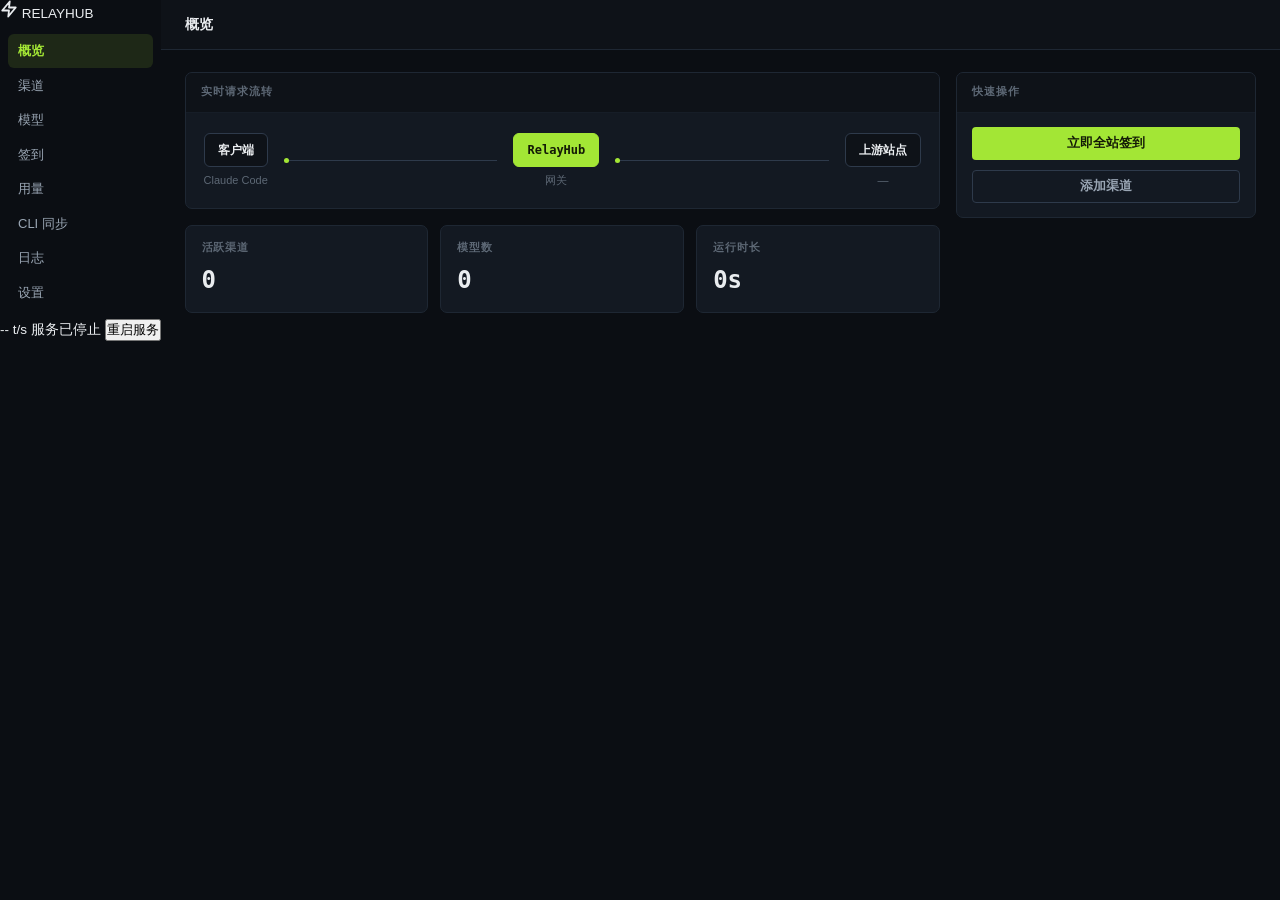
==== web/index.html @ 4bc94e61 "RelayHub: local-first AI gateway + check-in aggregator (handoff snapshot) Local AI gateway (OpenAI/A" ====
<!doctype html>
<html lang="zh-CN">
<head>
  <meta charset="utf-8">
  <meta name="viewport" content="width=device-width, initial-scale=1">
  <title>RelayHub Console</title>
  <link rel="stylesheet" href="styles.css">
</head>
<body>
  <div class="app-container">
    <header class="cmd-bar">
      <div class="brand">
        <span class="brand-mark"><svg width="18" height="18" viewBox="0 0 24 24" fill="none" stroke="currentColor" stroke-width="2.4" stroke-linecap="round" stroke-linejoin="round"><polygon points="13 2 3 14 12 14 11 22 21 10 12 10 13 2"/></svg></span>
        <span class="brand-name">RELAYHUB</span>
      </div>
      <nav class="nav-list" id="nav-list">
        <a href="#/overview" class="nav-item active" data-nav="overview" data-i18n="nav_overview">概览</a>
        <a href="#/channels" class="nav-item" data-nav="channels" data-i18n="nav_channels">渠道</a>
        <a href="#/models" class="nav-item" data-nav="models" data-i18n="nav_models">模型</a>
        <a href="#/checkin" class="nav-item" data-nav="checkin" data-i18n="nav_checkin">签到</a>
        <a href="#/usage" class="nav-item" data-nav="usage" data-i18n="nav_usage">用量</a>
        <a href="#/cli-sync" class="nav-item" data-nav="cli-sync" data-i18n="nav_cli">CLI 同步</a>
        <a href="#/logs" class="nav-item" data-nav="logs" data-i18n="nav_logs">日志</a>
        <a href="#/settings" class="nav-item" data-nav="settings" data-i18n="nav_settings">设置</a>
      </nav>
      <div class="cmd-status">
        <span class="sb-metric" id="sb-tps" title="Output tokens per second">-- t/s</span>
        <span class="status-pill"><span class="status-dot" id="sb-dot"></span><span id="sb-status-text" data-i18n="core_running">运行中</span></span>
        <button id="sb-restart-btn" class="sb-btn" style="display:none;" data-i18n="sb_restart">重启</button>
      </div>
    </header>

    <main class="main-content">
      <header class="topbar">
        <span class="topbar-title" id="page-title">概览</span>
      </header>

      

      <div class="content-body">
        <!-- Overview -->
        <section id="view-overview" class="view-panel active">
          <div class="dash">
            <div class="dash-main">
              <div class="panel flow-panel">
                <div class="panel-head"><span class="panel-title" data-i18n="topo_title">实时请求流转</span></div>
                <div class="flow-track">
                  <div class="flow-node"><div class="node-box">客户端</div><span class="node-label">Claude Code</span></div>
                  <div class="flow-line"><div class="flow-orb"></div></div>
                  <div class="flow-node"><div class="node-box node-core">RelayHub</div><span class="node-label">网关</span></div>
                  <div class="flow-line"><div class="flow-orb" style="animation-delay:1.2s"></div></div>
                  <div class="flow-node"><div class="node-box">上游站点</div><span class="node-label" id="flow-upstream-count">—</span></div>
                </div>
              </div>
              <div class="stat-strip">
                <div class="stat-cell"><span class="stat-label" data-i18n="card_channels">活跃渠道</span><span class="stat-value" id="val-channels-count">0</span></div>
                <div class="stat-cell"><span class="stat-label" data-i18n="card_models">模型数</span><span class="stat-value" id="val-models-count">0</span></div>
                <div class="stat-cell"><span class="stat-label" data-i18n="card_uptime">运行时长</span><span class="stat-value" id="val-uptime">0s</span></div>
              </div>
            </div>
            <aside class="dash-side">
              <div class="panel side-panel">
                <div class="panel-head"><span class="panel-title">快速操作</span></div>
                <div class="side-actions">
                  <button id="action-manual-checkin" class="btn btn-primary btn-block" data-i18n="act_checkin_all">立即全站签到</button>
                  <button id="action-add-channel-quick" class="btn btn-secondary btn-block" data-i18n="act_add_channel">添加渠道</button>
                </div>
              </div>
            </aside>
          </div>
</section>

        <!-- Channels: full-width list + slide-in editor -->
        <section id="view-channels" class="view-panel">
          <div class="ch-workspace" id="ch-workspace">
            <div class="ch-list-pane" id="ch-list-pane">
              <div class="toolbar">
                <input id="ch-search" class="form-input" placeholder="搜索…">
                <select id="ch-filter-status" class="form-input"><option value="" data-i18n="f_all_status">全部</option><option value="enabled" data-i18n="f_enabled">启用</option><option value="disabled" data-i18n="f_disabled">停用</option></select>
                <span style="flex:1;"></span>
                <span id="ch-selected-count" class="sel-count" aria-live="polite">已选渠道: 0</span>
                <button class="btn btn-secondary" onclick="bulkChannelAction('enable')" data-i18n="bulk_enable">启用</button>
                <button class="btn btn-secondary" onclick="bulkChannelAction('disable')" data-i18n="bulk_disable">停用</button>
                <button class="btn btn-secondary" onclick="bulkChannelAction('archive')" data-i18n="bulk_archive">归档</button>
                <button class="btn btn-danger" onclick="bulkChannelAction('delete')" data-i18n="bulk_delete">删除</button>
                <button id="btn-new-channel" class="btn btn-primary" data-i18n="act_add_channel">添加渠道</button>
              </div>
              <div class="data-table-container table-fill">
                <table class="data-table">
                  <thead><tr><th><input id="ch-select-all" type="checkbox" aria-label="全选当前筛选结果" disabled></th><th data-i18n="th_name">名称</th><th data-i18n="th_type">类型</th><th data-i18n="th_status">状态</th><th data-i18n="th_models">模型</th><th data-i18n="th_tags">标签</th><th data-i18n="th_health">健康</th><th data-i18n="th_actions">操作</th></tr></thead>
                  <tbody id="channels-table-rows"><tr><td colspan="8" class="empty-cell" data-i18n="msg_no_channels">暂无渠道</td></tr></tbody>
                </table>
              </div>
            </div>
            <div class="ch-edit-pane" id="ch-edit-pane">
              <div class="ch-edit-header">
                <button id="btn-ch-back" class="btn-link-back" data-i18n="btn_back">← 返回</button>
                <h3 id="ch-edit-title" data-i18n="new_channel">新建渠道</h3>
                <span class="ch-edit-spacer"></span>
                <button id="btn-ch-save" class="btn btn-primary" data-i18n="btn_save">保存</button>
              </div>
              <div class="ch-edit-body" id="ch-edit-body"></div>
            </div>
          </div>
</section>

        <!-- Models: Master-Detail -->
        <section id="view-models" class="view-panel">
          <div class="action-bar">
            <h2 class="view-title" data-i18n="nav_models">模型</h2>
            <input id="md-search" class="form-input" placeholder="搜索模型…" style="width:200px;">
            <button id="btn-new-model" class="btn btn-primary" data-i18n="act_add_model">新建模型</button>
          </div>
          <div class="master-detail">
            <div class="master-list" id="model-list"></div>
            <div class="detail-pane" id="model-detail">
              <div style="color:var(--text-secondary);padding:60px 0;text-align:center;width:100%;" data-i18n="msg_select_model">选择左侧模型查看绑定详情</div>
            </div>
          </div>
        </section>

        <!-- Checkin -->
        <section id="view-checkin" class="view-panel">
          <div class="toolbar">
            <h2 class="view-title" data-i18n="nav_checkin">签到记录</h2>
            <button id="btn-trigger-checkin-now" class="btn btn-primary" data-i18n="act_checkin_all">立即签到</button>
          </div>
          <div class="panel stream-panel">
            <table class="data-table stream-table">
              <thead><tr><th>渠道</th><th>时间</th><th>奖励</th><th>结果</th><th>详情</th></tr></thead>
              <tbody id="checkin-table-rows"><tr><td colspan="5" class="empty-cell">暂无记录</td></tr></tbody>
            </table>
          </div>
</section>

        <!-- Usage -->
        <section id="view-usage" class="view-panel">
          <div class="toolbar"><h2 class="view-title" data-i18n="nav_usage">用量</h2></div>
          <div class="stat-strip">
            <div class="stat-cell"><span class="stat-label">总请求</span><span class="stat-value" id="stat-total-reqs">0</span></div>
            <div class="stat-cell"><span class="stat-label">成功率</span><span class="stat-value" id="stat-success-rate">100.0%</span></div>
            <div class="stat-cell"><span class="stat-label">Tokens</span><span class="stat-value" id="stat-total-tokens">0</span></div>
            <div class="stat-cell"><span class="stat-label">平均延迟</span><span class="stat-value" id="stat-avg-latency">0 ms</span></div>
          </div>
          <div class="panel">
            <div class="panel-head"><span class="panel-title">请求明细</span></div>
            <table class="data-table">
              <thead><tr><th>Request</th><th>模型</th><th>渠道</th><th>耗时</th><th>Tokens</th><th>状态</th></tr></thead>
              <tbody id="usage-table-rows"><tr><td colspan="6" class="empty-cell">暂无请求</td></tr></tbody>
            </table>
          </div>
</section>

        <!-- CLI Sync -->
        <section id="view-cli-sync" class="view-panel">
          <div class="action-bar">
            <h2 class="view-title" data-i18n="nav_cli">CLI 同步</h2>
            <button class="btn btn-secondary" onclick="loadCLISync()"><span data-i18n="btn_refresh">刷新</span></button>
          </div>
          <div class="card-grid" id="cli-sync-cards">
            <div class="metric-card"><span class="metric-label" data-i18n="cli_loading">正在检测…</span></div>
          </div>

          <div class="form-card">
            <h3 style="margin:0 0 12px;font-size:1rem;" data-i18n="cli_history">同步历史</h3>
            <div class="data-table-container">
              <table class="data-table">
                <thead><tr><th data-i18n="th_time">时间</th><th>CLI</th><th data-i18n="th_status">状态</th><th data-i18n="th_path">配置路径</th></tr></thead>
                <tbody id="cli-sync-history"><tr><td colspan="4" style="text-align:center;color:var(--text-muted);" data-i18n="cli_no_history">暂无同步记录</td></tr></tbody>
              </table>
            </div>
          </div>

          <!-- Import / Export -->
          <div class="form-card">
            <h3 style="margin:0 0 12px;font-size:1rem;" data-i18n="io_title">配置导入 / 导出</h3>
            <div class="form-grid">
              <div class="fld">
                <label data-i18n="io_password">密码（导出/导入凭据时必填）</label>
                <input type="password" id="io-password" class="form-input" autocomplete="new-password" placeholder="••••••••">
              </div>
              <div class="fld">
                <label data-i18n="io_policy">冲突策略</label>
                <select id="io-policy" class="form-input">
                  <option value="skip" data-i18n="io_skip">跳过已存在</option>
                  <option value="overwrite" data-i18n="io_overwrite">覆盖已存在</option>
                </select>
              </div>
              <div class="fld full-width">
                <label><input type="checkbox" id="io-include-secrets"> <span data-i18n="io_include">包含凭据（加密存放于导出文件中）</span></label>
              </div>
              <div class="fld full-width">
                <label data-i18n="io_package">配置包（导出后显示在此；导入时粘贴到此）</label>
                <textarea id="io-package" class="form-input" spellcheck="false" placeholder='{"manifest":…}'></textarea>
              </div>
            </div>
            <div class="form-row">
              <button class="btn btn-secondary" onclick="doExport()"><span data-i18n="io_btn_export">导出配置</span></button>
              <button class="btn btn-secondary" onclick="doImportPreview()"><span data-i18n="io_btn_preview">预览导入</span></button>
              <button class="btn btn-primary" id="io-apply-btn" onclick="doImportApply()" disabled><span data-i18n="io_btn_apply">确认导入</span></button>
            </div>
            <pre id="io-result" style="display:none;margin:12px 0 0;padding:12px;background:var(--bg-canvas-2);border-radius:8px;font-size:12px;white-space:pre-wrap;word-break:break-all;max-height:220px;overflow:auto;"></pre>
          </div>
        </section>

        <!-- CLI sync preview: full-page takeover view (no popup/modal) -->
        <section id="view-diff" class="view-panel diff-view">
          <div class="page-head">
            <button class="btn-link-back" onclick="closeCLIDiff()">← <span data-i18n="btn_back">返回</span></button>
            <h3 id="cli-diff-title" class="page-head-title">同步预览</h3>
            <div style="flex:1"></div>
            <button class="btn btn-secondary" onclick="closeCLIDiff()" data-i18n="btn_cancel">取消</button>
            <button class="btn btn-primary" id="cli-diff-apply"><span data-i18n="diff_confirm">确认写入</span></button>
          </div>
          <p id="cli-diff-summary" class="diff-summary"></p>
          <div class="diff-cols diff-cols-full">
            <div class="diff-pane">
              <div class="diff-col-label" data-i18n="diff_before">当前内容</div>
              <pre id="cli-diff-old"></pre>
            </div>
            <div class="diff-pane">
              <div class="diff-col-label" data-i18n="diff_after">同步后内容</div>
              <pre id="cli-diff-new"></pre>
            </div>
          </div>
        </section>

        <!-- Logs -->
        <section id="view-logs" class="view-panel">
          <div class="toolbar">
            <h2 class="view-title" data-i18n="nav_logs">服务日志</h2>
            <span style="flex:1"></span>
            <button class="btn btn-secondary" onclick="loadLogs()"><span data-i18n="btn_refresh">刷新</span></button>
          </div>
          <div class="panel term-panel">
            <table class="data-table term-table">
              <thead><tr><th style="width:180px;">时间</th><th style="width:80px;">级别</th><th style="width:200px;">事件</th><th>详情</th></tr></thead>
              <tbody id="logs-table-rows"><tr><td colspan="4" class="empty-cell">暂无日志</td></tr></tbody>
            </table>
          </div>
</section>

        <!-- Settings -->
        <section id="view-settings" class="view-panel">
          <div class="action-bar"><h2 class="view-title" data-i18n="nav_settings">设置</h2></div>

          <!-- Gateway access: the endpoint + local key a user points their client at -->
          <div class="form-card">
            <div class="settings-section-title" data-i18n="set_access">接入信息（把它填进你的 AI 客户端）</div>
            <div class="form-row">
              <span style="color:var(--text-secondary);width:160px;font-size:13.5px;font-weight:500;" data-i18n="set_gw_base">Base URL</span>
              <code id="gw-base-url" style="font-family:ui-monospace,Menlo,monospace;font-size:13px;">http://127.0.0.1:8789/v1</code>
              <button class="btn btn-secondary" style="margin-left:8px;padding:3px 12px;font-size:12px;" onclick="copyText('gw-base-url')" data-i18n="btn_copy">复制</button>
            </div>
            <div class="form-row" style="align-items:flex-start;">
              <span style="color:var(--text-secondary);width:160px;font-size:13.5px;font-weight:500;" data-i18n="set_gw_keys">访问密钥</span>
              <div style="flex:1;">
                <div id="gw-keys-list" style="display:flex;flex-direction:column;gap:6px;margin-bottom:8px;"></div>
                <button class="btn btn-primary" style="padding:4px 14px;font-size:12px;" onclick="mintGatewayKey()" data-i18n="btn_new_key">生成新密钥</button>
                <span style="color:var(--text-muted);font-size:12px;margin-left:8px;" data-i18n="gw_key_hint">密钥只在生成时完整显示一次，请立即复制保存</span>
              </div>
            </div>
          </div>

          <div class="form-card">
            <div class="settings-section-title" data-i18n="set_general">通用</div>
            <div class="form-row">
              <span style="color:var(--text-secondary);width:160px;font-size:13.5px;font-weight:500;" data-i18n="set_language">界面语言</span>
              <select id="settings-lang" class="form-input" style="width:200px;">
                <option value="zh">简体中文</option>
                <option value="en">English</option>
              </select>
            </div>
          </div>
          <div class="form-card">
            <div class="settings-section-title" data-i18n="set_browser">浏览器运行时 (签到/Turnstile)</div>
            <div class="form-row">
              <span style="color:var(--text-secondary);width:160px;font-size:13.5px;font-weight:500;" data-i18n="set_browser_status">状态</span>
              <span id="set-browser-status" class="badge badge-neutral">--</span>
            </div>
            <div class="form-row">
              <span style="color:var(--text-secondary);width:160px;font-size:13.5px;font-weight:500;" data-i18n="set_browser_tier">运行时级别</span>
              <span id="set-browser-tier" class="badge badge-neutral">--</span>
            </div>
            <div class="form-row">
              <span style="color:var(--text-secondary);width:160px;font-size:13.5px;font-weight:500;" data-i18n="set_browser_path">浏览器路径</span>
              <span id="set-browser-path" style="font-family:ui-monospace,Menlo,monospace;font-size:12.5px;word-break:break-all;color:var(--text-primary);">--</span>
            </div>
            <div class="form-row">
              <span style="color:var(--text-secondary);width:160px;font-size:13.5px;font-weight:500;" data-i18n="set_browser_version">版本</span>
              <span id="set-browser-version" style="font-family:ui-monospace,Menlo,monospace;font-size:12.5px;color:var(--text-primary);">--</span>
            </div>
          </div>
          <div class="form-card">
            <div class="settings-section-title" data-i18n="set_network">服务端口</div>
            <div class="form-row"><span style="color:var(--text-secondary);width:160px;font-size:13.5px;font-weight:500;">HTTP 代理</span><span class="badge badge-neutral">127.0.0.1:8787</span></div>
            <div class="form-row"><span style="color:var(--text-secondary);width:160px;font-size:13.5px;font-weight:500;">SOCKS5</span><span class="badge badge-neutral">127.0.0.1:8788</span></div>
            <div class="form-row"><span style="color:var(--text-secondary);width:160px;font-size:13.5px;font-weight:500;">AI Gateway</span><span class="badge badge-neutral">127.0.0.1:8789</span></div>
            <div class="form-row"><span style="color:var(--text-secondary);width:160px;font-size:13.5px;font-weight:500;">管理面板</span><span class="badge badge-neutral">127.0.0.1:8790</span></div>
          </div>
        </section>
      </div>

      <!-- Bottom status bar -->
      
    </main>
  </div>
  <div id="toast"></div>
  <script src="app.js"></script>
</body>
</html>
---- web/styles.css ----
/* RelayHub Console v3 — desktop workbench. Dark console + lime accent. Rebuilt layout. */
:root{
  --bg-0:#080A0E; --bg-canvas:#0B0E13; --bg-1:#0E1218; --bg-2:#131922; --bg-3:#1A2230;
  --bg-input:#0A0D12; --bg-hover:#161E29;
  --line:#1E2733; --line-soft:#161D27; --line-strong:#2E3A4B;
  --acc:#A3E635; --acc-hi:#C0F24B; --acc-lo:#84CC16; --acc-ink:#131A06;
  --acc-tint:rgba(163,230,53,.12); --acc-tint2:rgba(163,230,53,.2);
  --t1:#E9ECEF; --t2:#9AA6B4; --t3:#5D6875;
  --red:#F87171; --red-t:rgba(248,113,113,.14);
  --grn:#34D399; --grn-t:rgba(52,211,153,.14);
  --amb:#FBBF24; --amb-t:rgba(251,191,36,.14);
  --blu:#60A5FA; --blu-t:rgba(96,165,250,.14);
  --r:7px; --r-sm:4px; --r-pill:999px;
  --font:-apple-system,BlinkMacSystemFont,"PingFang SC","Hiragino Sans GB","Segoe UI",sans-serif;
  --mono:ui-monospace,"SF Mono",Menlo,Consolas,monospace;
}
*{box-sizing:border-box;margin:0;padding:0;-webkit-font-smoothing:antialiased}
html,body{height:100%}
body{font-family:var(--font);background:var(--bg-canvas);color:var(--t1);height:100vh;overflow:hidden;font-size:13.5px;line-height:1.5}
.app-container{display:flex;height:100vh}
::-webkit-scrollbar{width:9px;height:9px}
::-webkit-scrollbar-thumb{background:var(--line-strong);border-radius:99px;border:2px solid transparent;background-clip:padding-box}
::-webkit-scrollbar-thumb:hover{background:var(--t3)}
::-webkit-scrollbar-track{background:transparent}
button{font-family:inherit;cursor:pointer}
a{color:inherit;text-decoration:none}
code,kbd{font-family:var(--mono)}
::selection{background:var(--acc-tint2)}

/* ============ LEFT ACTIVITY RAIL (desktop app) ============ */
.sidebar{
  width:210px;flex-shrink:0;display:flex;flex-direction:column;
  background:var(--bg-0);border-right:1px solid var(--line);position:relative;z-index:10;
}
.sidebar-header{
  display:flex;align-items:center;gap:10px;padding:16px 16px 14px;
  border-bottom:1px solid var(--line);flex-shrink:0;
}
.brand-logo{display:flex;align-items:center;gap:9px;flex:1;min-width:0}
.logo-icon{width:24px;height:24px;border-radius:6px;background:var(--acc);color:var(--acc-ink);display:grid;place-items:center;flex-shrink:0}
.brand-title{font-size:12px;font-weight:800;letter-spacing:.16em;white-space:nowrap}
.collapse-btn{display:none}
.nav-list{padding:10px 8px;display:flex;flex-direction:column;gap:1px;flex:1;overflow-y:auto}
.nav-item{
  display:flex;align-items:center;gap:10px;padding:7px 10px;border-radius:6px;
  color:var(--t2);font-size:13px;font-weight:500;transition:background .13s,color .13s;white-space:nowrap;
}
.nav-item:hover{background:var(--bg-hover);color:var(--t1)}
.nav-item.active{background:var(--acc-tint);color:var(--acc);font-weight:600}
.circle-icon{width:20px;height:20px;border-radius:5px;display:grid;place-items:center;background:transparent;color:currentColor;flex-shrink:0;opacity:.85}
.nav-text{overflow:hidden;text-overflow:ellipsis}
.sidebar-footer{border-top:1px solid var(--line);padding:12px 14px;flex-shrink:0}
.brand-mini{color:var(--t3);display:grid;place-items:center;width:22px;height:22px}

/* ============ MAIN ============ */
.main-content{flex:1;display:flex;flex-direction:column;min-width:0;overflow:hidden}
.topbar{
  height:50px;flex-shrink:0;display:flex;align-items:center;padding:0 24px;gap:14px;
  background:var(--bg-1);border-bottom:1px solid var(--line);
}
.topbar-title{font-size:14px;font-weight:700;letter-spacing:.01em}
.content-body{flex:1;overflow-y:auto;padding:22px 24px}
.view-panel{display:none;animation:fadeIn .15s ease;flex-direction:column;height:100%}
.view-panel.active{display:flex}
@keyframes fadeIn{from{opacity:0;transform:translateY(3px)}to{opacity:1;transform:none}}
.view-title{font-size:16px;font-weight:700}

/* ============ PANEL (the core surface) ============ */
.panel{background:var(--bg-2);border:1px solid var(--line);border-radius:var(--r);overflow:hidden}
.panel-head{display:flex;align-items:center;gap:10px;padding:11px 15px;border-bottom:1px solid var(--line-soft);background:var(--bg-1)}
.panel-title{font-size:11px;font-weight:700;color:var(--t3);text-transform:uppercase;letter-spacing:.1em;font-family:var(--mono)}

/* ============ DASHBOARD (overview) ============ */
.dash{display:grid;grid-template-columns:1fr 300px;gap:16px;align-items:start}
.dash-main{display:flex;flex-direction:column;gap:16px;min-width:0}
.dash-side{display:flex;flex-direction:column;gap:16px;position:sticky;top:0}
.flow-panel .flow-track{padding:20px 18px}
.side-actions{display:flex;flex-direction:column;gap:10px;padding:14px 15px}
.btn-block{width:100%;justify-content:center}
.stat-strip{display:grid;grid-template-columns:repeat(auto-fit,minmax(150px,1fr));gap:12px}
.stat-cell{
  background:var(--bg-2);border:1px solid var(--line);border-radius:var(--r);
  padding:14px 16px;transition:border-color .15s;
}
.stat-cell:hover{border-color:var(--line-strong)}
.stat-label{font-size:10.5px;font-weight:700;color:var(--t3);text-transform:uppercase;letter-spacing:.09em;display:block;margin-bottom:6px;font-family:var(--mono)}
.stat-value{font-size:24px;font-weight:700;letter-spacing:-.01em;font-variant-numeric:tabular-nums;font-family:var(--mono)}

/* ============ TOPOLOGY ============ */
.flow-track{display:flex;align-items:center;gap:16px;flex-wrap:wrap}
.flow-node{display:flex;flex-direction:column;align-items:center;gap:5px}
.node-box{padding:7px 13px;border:1px solid var(--line-strong);border-radius:6px;background:var(--bg-1);font-size:12px;font-weight:600;font-family:var(--mono);display:flex;align-items:center;gap:7px}
.node-core{background:var(--acc);color:var(--acc-ink);border-color:var(--acc)}
.node-label{font-size:11px;color:var(--t3)}
.flow-line{flex:1;min-width:28px;height:1px;background:var(--line-strong);position:relative}
.flow-orb{position:absolute;top:-2px;left:0;width:5px;height:5px;border-radius:50%;background:var(--acc);animation:orb 2.4s infinite cubic-bezier(.4,0,.2,1)}
@keyframes orb{0%{left:0;opacity:0}20%{opacity:1}80%{opacity:1}100%{left:100%;opacity:0}}

/* ============ TOOLBAR (compact command strip) ============ */
.toolbar{display:flex;align-items:center;gap:9px;margin-bottom:14px;flex-wrap:wrap}
.toolbar .form-input{width:auto;min-width:170px;padding:7px 11px}
.toolbar select.form-input{min-width:120px}
.toolbar .view-title{margin-right:auto}
.sel-count{font-size:12px;color:var(--t3);font-family:var(--mono)}

/* ============ FORMS ============ */
.form-card{background:var(--bg-2);border:1px solid var(--line);border-radius:var(--r);padding:16px 18px;margin-bottom:14px}
.settings-section-title{font-size:11px;font-weight:700;color:var(--t3);text-transform:uppercase;letter-spacing:.09em;margin-bottom:13px;font-family:var(--mono)}
.form-row{display:flex;align-items:center;gap:14px;padding:8px 0;border-bottom:1px solid var(--line-soft)}
.form-row:last-child{border-bottom:0}
.form-grid{display:grid;grid-template-columns:1fr 1fr;gap:13px 18px}
.form-grid .full-width{grid-column:1/-1}
.fld{display:flex;flex-direction:column;gap:6px}
.fld label,.form-grid .fld label{font-size:12px;font-weight:600;color:var(--t2)}
.form-grid .fld label .fld-hint,.fld-inline-hint{font-weight:400;color:var(--t3);font-size:11px}
input.form-input,select.form-input,textarea.form-input{width:100%;padding:8px 11px;font-size:13px;font-family:inherit;color:var(--t1);background:var(--bg-input);border:1px solid var(--line-strong);border-radius:var(--r-sm);transition:border-color .15s,box-shadow .15s;outline:none}
input.form-input::placeholder,textarea.form-input::placeholder{color:var(--t3)}
input.form-input:focus,select.form-input:focus,textarea.form-input:focus{border-color:var(--acc);box-shadow:0 0 0 2px var(--acc-tint)}
select.form-input option{background:var(--bg-2);color:var(--t1)}
textarea.form-input{resize:vertical;min-height:70px;font-family:var(--mono);font-size:12.5px}
.tag-input{display:flex;flex-wrap:wrap;gap:6px;padding:6px 9px;border:1px solid var(--line-strong);border-radius:var(--r-sm);background:var(--bg-input);cursor:text}
.tag-input:focus-within{border-color:var(--acc);box-shadow:0 0 0 2px var(--acc-tint)}
.tag-chip{display:inline-flex;align-items:center;gap:5px;background:var(--acc-tint);color:var(--acc);border-radius:4px;padding:2px 8px;font-size:11px;font-weight:600;font-family:var(--mono)}
.tag-remove{cursor:pointer;border:0;background:none;color:inherit;font-size:13px;line-height:1;padding:0}
.tag-remove:hover{color:var(--red)}
.tag-input-field{border:0;outline:none;flex:1;min-width:80px;font-size:13px;background:transparent;color:var(--t1)}
.map-row{display:flex;gap:8px;align-items:center;margin-bottom:8px}
.map-add,.map-del{border:1px solid var(--line-strong);background:transparent;border-radius:var(--r-sm);cursor:pointer;font-size:12.5px;padding:4px 10px;color:var(--t2);transition:all .14s}
.map-add:hover{border-color:var(--acc);color:var(--acc)}
.map-del:hover{border-color:var(--red);color:var(--red)}

/* ============ BUTTONS ============ */
.btn{display:inline-flex;align-items:center;justify-content:center;gap:6px;padding:7px 14px;font-size:12.5px;font-weight:600;font-family:inherit;border-radius:var(--r-sm);border:1px solid transparent;cursor:pointer;transition:background .14s,border-color .14s,color .14s;white-space:nowrap;user-select:none}
.btn:disabled{opacity:.45;cursor:not-allowed}
.btn:focus-visible{outline:2px solid var(--acc);outline-offset:2px}
.btn-primary{background:var(--acc);color:var(--acc-ink)}
.btn-primary:hover{background:var(--acc-hi)}
.btn-secondary{background:transparent;color:var(--t2);border-color:var(--line-strong)}
.btn-secondary:hover{background:var(--bg-hover);color:var(--t1);border-color:var(--t3)}
.btn-danger{background:transparent;color:var(--red);border-color:var(--line-strong)}
.btn-danger:hover{background:var(--red-t);border-color:var(--red)}
.btn-success{background:var(--grn);color:#06281C}
.btn-success:hover{background:#2BB886}
.btn-link-back{background:none;border:0;color:var(--t2);padding:4px 6px;font-weight:600}
.btn-link-back:hover{color:var(--acc)}
.action-bar{display:flex;gap:10px;align-items:center;margin-bottom:14px;flex-wrap:wrap}
.action-bar .view-title{margin-right:auto}

/* ============ TABLES (dense data grid) ============ */
.data-table-container{background:var(--bg-2);border:1px solid var(--line);border-radius:var(--r);overflow:auto}
.table-fill{flex:1}
table.data-table{width:100%;border-collapse:collapse;font-size:12.5px}
table.data-table th{text-align:left;padding:9px 14px;font-size:10px;font-weight:700;color:var(--t3);text-transform:uppercase;letter-spacing:.08em;border-bottom:1px solid var(--line);background:var(--bg-1);position:sticky;top:0;z-index:1;white-space:nowrap;font-family:var(--mono)}
table.data-table td{padding:9px 14px;border-bottom:1px solid var(--line-soft);color:var(--t1);vertical-align:middle}
table.data-table tr:last-child td{border-bottom:0}
table.data-table tbody tr{transition:background .1s}
table.data-table tbody tr:hover td{background:var(--bg-hover)}
table.data-table tbody tr:hover td:first-child{box-shadow:inset 2px 0 0 var(--acc)}
table.data-table code{font-family:var(--mono);font-size:11.5px;color:var(--t2)}
.empty-cell{text-align:center;color:var(--t3);padding:36px;font-size:12.5px}

/* ============ BADGES / SWITCH ============ */
.badge{display:inline-flex;align-items:center;padding:2px 8px;font-size:10.5px;font-weight:600;border-radius:4px;letter-spacing:.02em;white-space:nowrap;font-family:var(--mono)}
.badge-success{background:var(--grn-t);color:var(--grn)}
.badge-danger{background:var(--red-t);color:var(--red)}
.badge-warning{background:var(--amb-t);color:var(--amb)}
.badge-info{background:var(--blu-t);color:var(--blu)}
.badge-neutral{background:var(--bg-3);color:var(--t2)}
.mini-badge{display:inline-flex;padding:1px 6px;font-size:10px;font-weight:500;background:var(--bg-3);color:var(--t2);border-radius:3px;margin-right:4px;font-family:var(--mono)}
.switch{position:relative;display:inline-block;width:34px;height:19px}
.switch input{opacity:0;width:0;height:0}
.switch .slider{position:absolute;inset:0;cursor:pointer;border-radius:999px;background:var(--line-strong);transition:background .18s}
.switch .slider::before{content:"";position:absolute;height:13px;width:13px;left:3px;top:3px;border-radius:50%;background:var(--t2);transition:transform .18s cubic-bezier(.4,0,.2,1),background .18s}
.switch input:checked + .slider{background:var(--acc-tint2)}
.switch input:checked + .slider::before{transform:translateX(15px);background:var(--acc)}
.chk{width:14px;height:14px;accent-color:var(--acc);cursor:pointer}

/* ============ MASTER-DETAIL ============ */
.master-detail{display:flex;gap:14px;min-height:0;flex:1}
.master-list{width:290px;flex-shrink:0;background:var(--bg-2);border:1px solid var(--line);border-radius:var(--r);overflow-y:auto;display:flex;flex-direction:column}
.detail-pane{flex:1;background:var(--bg-2);border:1px solid var(--line);border-radius:var(--r);overflow-y:auto;padding:19px;min-width:0}
.detail-head{display:flex;align-items:center;gap:12px;margin-bottom:16px;padding-bottom:13px;border-bottom:1px solid var(--line-soft)}
.detail-head h3{font-size:15px;font-weight:700}
.list-item{padding:11px 14px;border-bottom:1px solid var(--line-soft);cursor:pointer;transition:background .12s;position:relative}
.list-item:last-child{border-bottom:0}
.list-item:hover{background:var(--bg-hover)}
.list-item.active{background:var(--acc-tint)}
.list-item.active::before{content:"";position:absolute;left:0;top:0;bottom:0;width:2px;background:var(--acc)}
.li-title{font-size:13px;font-weight:600;color:var(--t1)}
.li-sub{font-size:11px;color:var(--t3);margin-top:2px;font-family:var(--mono)}

/* ============ CHANNEL WORKSPACE ============ */
.ch-workspace{position:relative;display:flex;min-height:0;flex:1;gap:14px}
.ch-list-pane{flex:1;min-width:0;display:flex;flex-direction:column}
.ch-edit-pane{width:0;overflow:hidden;flex-shrink:0;background:var(--bg-2);border:0 solid var(--line);border-radius:var(--r);transition:width .22s cubic-bezier(.4,0,.2,1);display:flex;flex-direction:column}
.ch-edit-pane.open{width:430px;border-width:1px}
.ch-edit-header{display:flex;align-items:center;gap:10px;padding:13px 16px;border-bottom:1px solid var(--line-soft);background:var(--bg-1);flex-shrink:0}
.ch-edit-header h3{font-size:14px;font-weight:700;flex:1}
.ch-edit-body{padding:16px;overflow-y:auto;flex:1}
.ch-edit-spacer{flex:1}

/* ============ FETCHED / DIFF ============ */
.fetched-list{border:1px solid var(--line);border-radius:var(--r-sm);max-height:250px;overflow-y:auto;background:var(--bg-input)}
.fetched-item{display:flex;align-items:center;gap:9px;padding:7px 12px;border-bottom:1px solid var(--line-soft);font-size:12.5px;cursor:pointer}
.fetched-item:last-child{border-bottom:0}
.fetched-item:hover{background:var(--bg-hover)}
.fetched-item code{font-family:var(--mono);font-size:11.5px;color:var(--t2)}
.page-head{display:flex;align-items:center;gap:12px;margin-bottom:16px;flex-wrap:wrap}
.page-head-title{font-size:15px;font-weight:700}
.diff-view .diff-cols-full{display:grid;grid-template-columns:1fr 1fr;gap:0;flex:1;min-height:0;border:1px solid var(--line);border-radius:var(--r);background:var(--bg-2);overflow:hidden}
.diff-view .diff-pane{display:flex;flex-direction:column;min-height:0}
.diff-view .diff-pane:first-child{border-right:1px solid var(--line-soft)}
.diff-col-label{padding:8px 16px;font-size:10px;font-weight:700;color:var(--t3);text-transform:uppercase;letter-spacing:.07em;background:var(--bg-1);border-bottom:1px solid var(--line-soft);font-family:var(--mono)}
.diff-view pre{flex:1;overflow:auto;padding:15px 17px;margin:0;font-family:var(--mono);font-size:12px;line-height:1.65;color:var(--t2);background:var(--bg-2)}
.diff-summary{color:var(--t2);font-size:12.5px;margin:0 0 12px;font-family:var(--mono)}

/* ============ TERMINAL (logs) ============ */
.term-panel{flex:1;display:flex;flex-direction:column}
.term-table td{font-family:var(--mono);font-size:12px}

/* ============ CONFIRM BAR / TOAST ============ */
.confirm-bar{display:flex;align-items:center;gap:12px;flex-wrap:wrap;background:var(--red-t);border:1px solid var(--red);border-radius:var(--r-sm);padding:10px 14px;margin-bottom:14px;animation:fadeIn .15s ease}
.confirm-bar-msg{flex:1;font-size:13px;font-weight:600;color:var(--red);min-width:0}
.confirm-bar .btn{padding:5px 12px;font-size:12px}
#toast{position:fixed;bottom:26px;left:50%;transform:translateX(-50%);background:var(--bg-3);color:var(--t1);border:1px solid var(--line-strong);border-left:3px solid var(--acc);padding:10px 18px;border-radius:6px;font-size:13px;font-weight:500;z-index:200;display:none;max-width:80vw;box-shadow:0 8px 26px rgba(0,0,0,.55)}
.ch-expand-body{font-family:var(--mono);font-size:12px}

/* ============ RESPONSIVE ============ */
@media (max-width:1080px){.dash{grid-template-columns:1fr}.dash-side{position:static}}
@media (max-width:900px){
  .sidebar{width:64px}
  .brand-title,.nav-text{display:none}
  .nav-item{justify-content:center}
  .content-body{padding:16px}
  .form-grid{grid-template-columns:1fr}
  .master-detail{flex-direction:column}
  .master-list{width:100%;max-height:220px}
  .ch-edit-pane.open{width:100%;position:absolute;right:0;top:0;bottom:0;z-index:5}
  .diff-view .diff-cols-full{grid-template-columns:1fr}
}
@media (prefers-reduced-motion:reduce){*{animation-duration:.001s!important;transition-duration:.001s!important}}
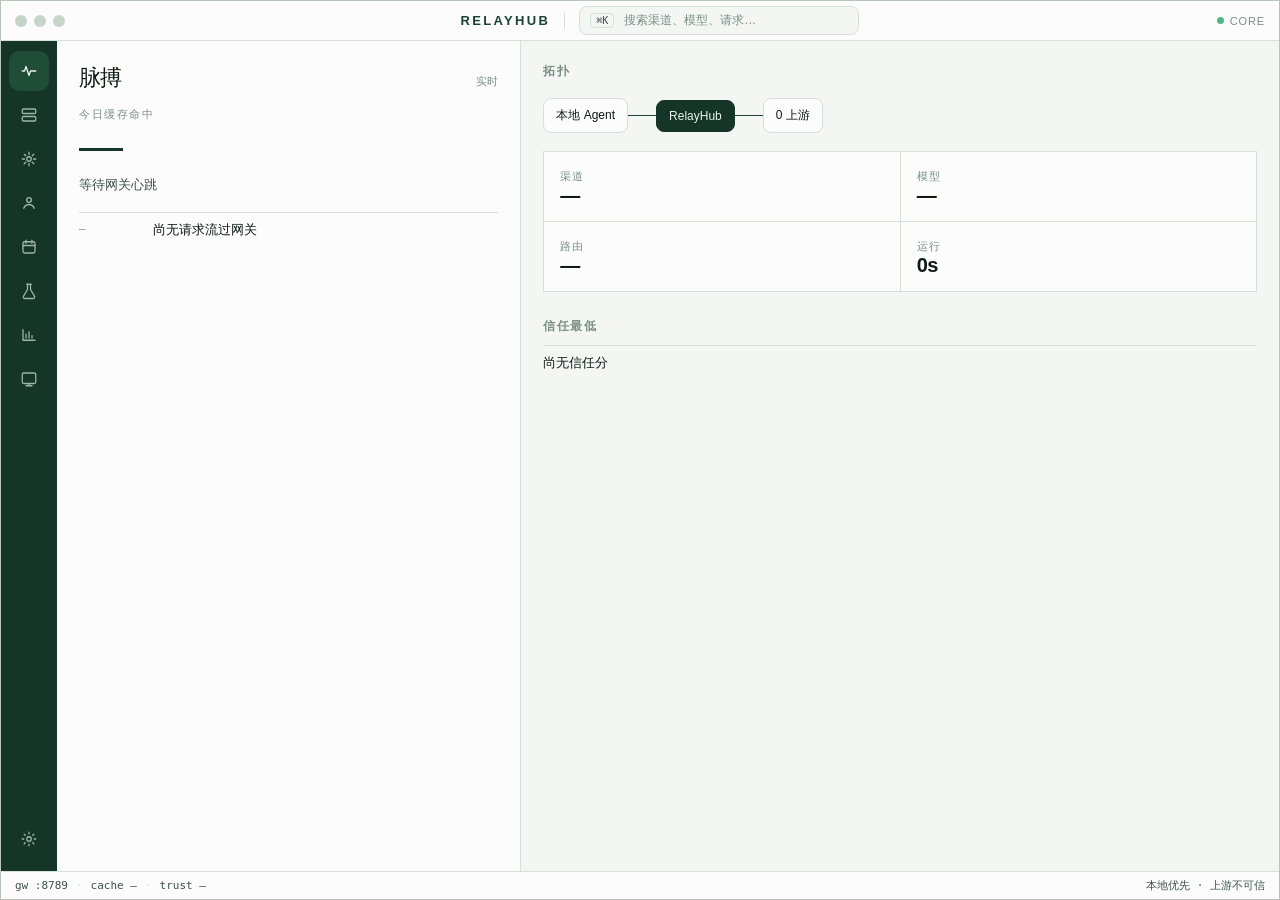
==== commit c4c332c5: "Update RelayHub codebase from relayhub-2026-09-21 archive" ====
--- a/web/index.html
+++ b/web/index.html
@@ -3,309 +3,215 @@
 <head>
   <meta charset="utf-8">
   <meta name="viewport" content="width=device-width, initial-scale=1">
-  <title>RelayHub Console</title>
+  <title>RelayHub</title>
   <link rel="stylesheet" href="styles.css">
 </head>
 <body>
-  <div class="app-container">
-    <header class="cmd-bar">
-      <div class="brand">
-        <span class="brand-mark"><svg width="18" height="18" viewBox="0 0 24 24" fill="none" stroke="currentColor" stroke-width="2.4" stroke-linecap="round" stroke-linejoin="round"><polygon points="13 2 3 14 12 14 11 22 21 10 12 10 13 2"/></svg></span>
-        <span class="brand-name">RELAYHUB</span>
+  <div class="os">
+    <header class="titlebar" data-tauri-drag-region>
+      <div class="traffic">
+        <span class="tl close"></span>
+        <span class="tl min"></span>
+        <span class="tl max"></span>
       </div>
-      <nav class="nav-list" id="nav-list">
-        <a href="#/overview" class="nav-item active" data-nav="overview" data-i18n="nav_overview">概览</a>
-        <a href="#/channels" class="nav-item" data-nav="channels" data-i18n="nav_channels">渠道</a>
-        <a href="#/models" class="nav-item" data-nav="models" data-i18n="nav_models">模型</a>
-        <a href="#/checkin" class="nav-item" data-nav="checkin" data-i18n="nav_checkin">签到</a>
-        <a href="#/usage" class="nav-item" data-nav="usage" data-i18n="nav_usage">用量</a>
-        <a href="#/cli-sync" class="nav-item" data-nav="cli-sync" data-i18n="nav_cli">CLI 同步</a>
-        <a href="#/logs" class="nav-item" data-nav="logs" data-i18n="nav_logs">日志</a>
-        <a href="#/settings" class="nav-item" data-nav="settings" data-i18n="nav_settings">设置</a>
-      </nav>
-      <div class="cmd-status">
-        <span class="sb-metric" id="sb-tps" title="Output tokens per second">-- t/s</span>
-        <span class="status-pill"><span class="status-dot" id="sb-dot"></span><span id="sb-status-text" data-i18n="core_running">运行中</span></span>
-        <button id="sb-restart-btn" class="sb-btn" style="display:none;" data-i18n="sb_restart">重启</button>
+      <div class="title-cluster">
+        <span class="wordmark">RelayHub</span>
+        <span class="sep"></span>
+        <button class="cmd" id="cmd-open" type="button">
+          <kbd>⌘K</kbd>
+          <span>搜索渠道、模型、请求…</span>
+        </button>
+      </div>
+      <div class="title-right">
+        <span class="live" id="core-live"><i></i> Core</span>
       </div>
     </header>
 
-    <main class="main-content">
-      <header class="topbar">
-        <span class="topbar-title" id="page-title">概览</span>
-      </header>
-
-      
-
-      <div class="content-body">
-        <!-- Overview -->
-        <section id="view-overview" class="view-panel active">
-          <div class="dash">
-            <div class="dash-main">
-              <div class="panel flow-panel">
-                <div class="panel-head"><span class="panel-title" data-i18n="topo_title">实时请求流转</span></div>
-                <div class="flow-track">
-                  <div class="flow-node"><div class="node-box">客户端</div><span class="node-label">Claude Code</span></div>
-                  <div class="flow-line"><div class="flow-orb"></div></div>
-                  <div class="flow-node"><div class="node-box node-core">RelayHub</div><span class="node-label">网关</span></div>
-                  <div class="flow-line"><div class="flow-orb" style="animation-delay:1.2s"></div></div>
-                  <div class="flow-node"><div class="node-box">上游站点</div><span class="node-label" id="flow-upstream-count">—</span></div>
-                </div>
+    <div class="workspace">
+      <nav class="rail" aria-label="主导航">
+        <button class="rail-btn on" data-view="pulse" title="脉搏">
+          <svg viewBox="0 0 24 24"><path d="M3 12h3l2-6 4 12 2-6h7"/></svg>
+        </button>
+        <button class="rail-btn" data-view="channels" title="渠道">
+          <svg viewBox="0 0 24 24"><rect x="3" y="4" width="18" height="6" rx="1.5"/><rect x="3" y="14" width="18" height="6" rx="1.5"/></svg>
+        </button>
+        <button class="rail-btn" data-view="models" title="模型">
+          <svg viewBox="0 0 24 24"><circle cx="12" cy="12" r="3"/><path d="M12 3v3M12 18v3M3 12h3M18 12h3M5.6 5.6l2.1 2.1M16.3 16.3l2.1 2.1M18.4 5.6l-2.1 2.1M7.7 16.3l-2.1 2.1"/></svg>
+        </button>
+        <button class="rail-btn" data-view="identity" title="身份">
+          <svg viewBox="0 0 24 24"><circle cx="12" cy="8" r="3.2"/><path d="M5 19c1.4-3.2 3.8-5 7-5s5.6 1.8 7 5"/></svg>
+        </button>
+        <button class="rail-btn" data-view="checkin" title="签到">
+          <svg viewBox="0 0 24 24"><rect x="4" y="5" width="16" height="15" rx="2"/><path d="M8 3v4M16 3v4M4 10h16"/></svg>
+        </button>
+        <button class="rail-btn" data-view="lab" title="实验室">
+          <svg viewBox="0 0 24 24"><path d="M9 3h6M10 3v7l-5.5 9.2A2 2 0 0 0 6.2 22h11.6a2 2 0 0 0 1.7-2.8L14 10V3"/></svg>
+        </button>
+        <button class="rail-btn" data-view="usage" title="用量">
+          <svg viewBox="0 0 24 24"><path d="M4 19V5M4 19h16M8 16v-5M12 16V8M16 16v-3"/></svg>
+        </button>
+        <button class="rail-btn" data-view="agents" title="Agent">
+          <svg viewBox="0 0 24 24"><rect x="3" y="4" width="18" height="14" rx="2"/><path d="M8 21h8M12 18v3"/></svg>
+        </button>
+        <span class="rail-spacer"></span>
+        <button class="rail-btn" data-view="settings" title="设置">
+          <svg viewBox="0 0 24 24"><circle cx="12" cy="12" r="3"/><path d="M12 3v2M12 19v2M3 12h2M19 12h2M5.6 5.6l1.4 1.4M17 17l1.4 1.4M18.4 5.6 17 7M7 17l-1.4 1.4"/></svg>
+        </button>
+      </nav>
+
+      <section class="stage" id="stage">
+        <!-- Pulse -->
+        <article class="view on" id="view-pulse">
+          <div class="split">
+            <div class="col list-col">
+              <header class="col-h">
+                <h1>脉搏</h1>
+                <span class="hint" id="pulse-clock">实时</span>
+              </header>
+              <div class="pulse-hero">
+                <div class="hero-k">今日缓存命中</div>
+                <div class="hero-v" id="pulse-cache">—</div>
+                <div class="hero-sub" id="pulse-saved">等待网关心跳</div>
               </div>
-              <div class="stat-strip">
-                <div class="stat-cell"><span class="stat-label" data-i18n="card_channels">活跃渠道</span><span class="stat-value" id="val-channels-count">0</span></div>
-                <div class="stat-cell"><span class="stat-label" data-i18n="card_models">模型数</span><span class="stat-value" id="val-models-count">0</span></div>
-                <div class="stat-cell"><span class="stat-label" data-i18n="card_uptime">运行时长</span><span class="stat-value" id="val-uptime">0s</span></div>
+              <ol class="feed" id="pulse-feed"></ol>
+            </div>
+            <div class="col inspector">
+              <header class="col-h"><h2>拓扑</h2></header>
+              <div class="topo" id="topo">
+                <div class="topo-node">本地 Agent</div>
+                <div class="topo-wire"></div>
+                <div class="topo-node core">RelayHub</div>
+                <div class="topo-wire"></div>
+                <div class="topo-node" id="topo-up">上游</div>
               </div>
-            </div>
-            <aside class="dash-side">
-              <div class="panel side-panel">
-                <div class="panel-head"><span class="panel-title">快速操作</span></div>
-                <div class="side-actions">
-                  <button id="action-manual-checkin" class="btn btn-primary btn-block" data-i18n="act_checkin_all">立即全站签到</button>
-                  <button id="action-add-channel-quick" class="btn btn-secondary btn-block" data-i18n="act_add_channel">添加渠道</button>
-                </div>
+              <div class="metric-grid" id="pulse-metrics"></div>
+              <header class="col-h tight"><h2>信任最低</h2></header>
+              <ul class="quiet-list" id="pulse-trust"></ul>
+            </div>
+          </div>
+        </article>
+
+        <!-- Channels -->
+        <article class="view" id="view-channels">
+          <div class="split">
+            <div class="col list-col">
+              <header class="col-h">
+                <h1>渠道</h1>
+                <button class="ghost" id="ch-new" type="button">新建</button>
+              </header>
+              <input class="search" id="ch-q" placeholder="过滤名称 / 标签 / 上游">
+              <ul class="rows" id="ch-rows"></ul>
+            </div>
+            <div class="col inspector" id="ch-ins">
+              <div class="empty">选一条渠道。Inspector 展示健康、密钥、身份、信任证据。</div>
+            </div>
+          </div>
+        </article>
+
+        <!-- Models -->
+        <article class="view" id="view-models">
+          <div class="split">
+            <div class="col list-col">
+              <header class="col-h"><h1>模型</h1><button class="ghost" id="md-new" type="button">新建</button></header>
+              <ul class="rows" id="md-rows"></ul>
+            </div>
+            <div class="col inspector" id="md-ins"><div class="empty">选择逻辑模型，查看绑定与能力。</div></div>
+          </div>
+        </article>
+
+        <!-- Identity -->
+        <article class="view" id="view-identity">
+          <div class="split">
+            <div class="col list-col">
+              <header class="col-h"><h1>身份束</h1></header>
+              <p class="lede">签到浏览器、声明式签到、网关上游、健康探测共用同一出口 / UA / 时区。</p>
+              <ul class="rows" id="id-rows"></ul>
+            </div>
+            <div class="col inspector" id="id-ins"><div class="empty">每条渠道一张身份卡。</div></div>
+          </div>
+        </article>
+
+        <!-- Check-in -->
+        <article class="view" id="view-checkin">
+          <div class="split">
+            <div class="col list-col">
+              <header class="col-h"><h1>签到</h1><button class="ghost" id="ck-now" type="button">立即全站</button></header>
+              <ul class="rows" id="ck-rows"></ul>
+            </div>
+            <div class="col inspector" id="ck-ins"><div class="empty">签到时间线与浏览器会话。</div></div>
+          </div>
+        </article>
+
+        <!-- Lab -->
+        <article class="view" id="view-lab">
+          <div class="split">
+            <div class="col list-col">
+              <header class="col-h"><h1>实验室</h1></header>
+              <div class="seg" id="lab-seg">
+                <button class="on" data-lab="replay" type="button">回放</button>
+                <button data-lab="probe" type="button">探针</button>
+                <button data-lab="hedge" type="button">对冲</button>
               </div>
-            </aside>
-          </div>
-</section>
-
-        <!-- Channels: full-width list + slide-in editor -->
-        <section id="view-channels" class="view-panel">
-          <div class="ch-workspace" id="ch-workspace">
-            <div class="ch-list-pane" id="ch-list-pane">
-              <div class="toolbar">
-                <input id="ch-search" class="form-input" placeholder="搜索…">
-                <select id="ch-filter-status" class="form-input"><option value="" data-i18n="f_all_status">全部</option><option value="enabled" data-i18n="f_enabled">启用</option><option value="disabled" data-i18n="f_disabled">停用</option></select>
-                <span style="flex:1;"></span>
-                <span id="ch-selected-count" class="sel-count" aria-live="polite">已选渠道: 0</span>
-                <button class="btn btn-secondary" onclick="bulkChannelAction('enable')" data-i18n="bulk_enable">启用</button>
-                <button class="btn btn-secondary" onclick="bulkChannelAction('disable')" data-i18n="bulk_disable">停用</button>
-                <button class="btn btn-secondary" onclick="bulkChannelAction('archive')" data-i18n="bulk_archive">归档</button>
-                <button class="btn btn-danger" onclick="bulkChannelAction('delete')" data-i18n="bulk_delete">删除</button>
-                <button id="btn-new-channel" class="btn btn-primary" data-i18n="act_add_channel">添加渠道</button>
-              </div>
-              <div class="data-table-container table-fill">
-                <table class="data-table">
-                  <thead><tr><th><input id="ch-select-all" type="checkbox" aria-label="全选当前筛选结果" disabled></th><th data-i18n="th_name">名称</th><th data-i18n="th_type">类型</th><th data-i18n="th_status">状态</th><th data-i18n="th_models">模型</th><th data-i18n="th_tags">标签</th><th data-i18n="th_health">健康</th><th data-i18n="th_actions">操作</th></tr></thead>
-                  <tbody id="channels-table-rows"><tr><td colspan="8" class="empty-cell" data-i18n="msg_no_channels">暂无渠道</td></tr></tbody>
-                </table>
-              </div>
-            </div>
-            <div class="ch-edit-pane" id="ch-edit-pane">
-              <div class="ch-edit-header">
-                <button id="btn-ch-back" class="btn-link-back" data-i18n="btn_back">← 返回</button>
-                <h3 id="ch-edit-title" data-i18n="new_channel">新建渠道</h3>
-                <span class="ch-edit-spacer"></span>
-                <button id="btn-ch-save" class="btn btn-primary" data-i18n="btn_save">保存</button>
-              </div>
-              <div class="ch-edit-body" id="ch-edit-body"></div>
-            </div>
-          </div>
-</section>
-
-        <!-- Models: Master-Detail -->
-        <section id="view-models" class="view-panel">
-          <div class="action-bar">
-            <h2 class="view-title" data-i18n="nav_models">模型</h2>
-            <input id="md-search" class="form-input" placeholder="搜索模型…" style="width:200px;">
-            <button id="btn-new-model" class="btn btn-primary" data-i18n="act_add_model">新建模型</button>
-          </div>
-          <div class="master-detail">
-            <div class="master-list" id="model-list"></div>
-            <div class="detail-pane" id="model-detail">
-              <div style="color:var(--text-secondary);padding:60px 0;text-align:center;width:100%;" data-i18n="msg_select_model">选择左侧模型查看绑定详情</div>
-            </div>
-          </div>
-        </section>
-
-        <!-- Checkin -->
-        <section id="view-checkin" class="view-panel">
-          <div class="toolbar">
-            <h2 class="view-title" data-i18n="nav_checkin">签到记录</h2>
-            <button id="btn-trigger-checkin-now" class="btn btn-primary" data-i18n="act_checkin_all">立即签到</button>
-          </div>
-          <div class="panel stream-panel">
-            <table class="data-table stream-table">
-              <thead><tr><th>渠道</th><th>时间</th><th>奖励</th><th>结果</th><th>详情</th></tr></thead>
-              <tbody id="checkin-table-rows"><tr><td colspan="5" class="empty-cell">暂无记录</td></tr></tbody>
-            </table>
-          </div>
-</section>
+              <ul class="rows" id="lab-rows"></ul>
+            </div>
+            <div class="col inspector" id="lab-ins"><div class="empty">捕获的请求可扇出到多渠道对比。</div></div>
+          </div>
+        </article>
 
         <!-- Usage -->
-        <section id="view-usage" class="view-panel">
-          <div class="toolbar"><h2 class="view-title" data-i18n="nav_usage">用量</h2></div>
-          <div class="stat-strip">
-            <div class="stat-cell"><span class="stat-label">总请求</span><span class="stat-value" id="stat-total-reqs">0</span></div>
-            <div class="stat-cell"><span class="stat-label">成功率</span><span class="stat-value" id="stat-success-rate">100.0%</span></div>
-            <div class="stat-cell"><span class="stat-label">Tokens</span><span class="stat-value" id="stat-total-tokens">0</span></div>
-            <div class="stat-cell"><span class="stat-label">平均延迟</span><span class="stat-value" id="stat-avg-latency">0 ms</span></div>
-          </div>
-          <div class="panel">
-            <div class="panel-head"><span class="panel-title">请求明细</span></div>
-            <table class="data-table">
-              <thead><tr><th>Request</th><th>模型</th><th>渠道</th><th>耗时</th><th>Tokens</th><th>状态</th></tr></thead>
-              <tbody id="usage-table-rows"><tr><td colspan="6" class="empty-cell">暂无请求</td></tr></tbody>
-            </table>
-          </div>
-</section>
-
-        <!-- CLI Sync -->
-        <section id="view-cli-sync" class="view-panel">
-          <div class="action-bar">
-            <h2 class="view-title" data-i18n="nav_cli">CLI 同步</h2>
-            <button class="btn btn-secondary" onclick="loadCLISync()"><span data-i18n="btn_refresh">刷新</span></button>
-          </div>
-          <div class="card-grid" id="cli-sync-cards">
-            <div class="metric-card"><span class="metric-label" data-i18n="cli_loading">正在检测…</span></div>
-          </div>
-
-          <div class="form-card">
-            <h3 style="margin:0 0 12px;font-size:1rem;" data-i18n="cli_history">同步历史</h3>
-            <div class="data-table-container">
-              <table class="data-table">
-                <thead><tr><th data-i18n="th_time">时间</th><th>CLI</th><th data-i18n="th_status">状态</th><th data-i18n="th_path">配置路径</th></tr></thead>
-                <tbody id="cli-sync-history"><tr><td colspan="4" style="text-align:center;color:var(--text-muted);" data-i18n="cli_no_history">暂无同步记录</td></tr></tbody>
-              </table>
-            </div>
-          </div>
-
-          <!-- Import / Export -->
-          <div class="form-card">
-            <h3 style="margin:0 0 12px;font-size:1rem;" data-i18n="io_title">配置导入 / 导出</h3>
-            <div class="form-grid">
-              <div class="fld">
-                <label data-i18n="io_password">密码（导出/导入凭据时必填）</label>
-                <input type="password" id="io-password" class="form-input" autocomplete="new-password" placeholder="••••••••">
-              </div>
-              <div class="fld">
-                <label data-i18n="io_policy">冲突策略</label>
-                <select id="io-policy" class="form-input">
-                  <option value="skip" data-i18n="io_skip">跳过已存在</option>
-                  <option value="overwrite" data-i18n="io_overwrite">覆盖已存在</option>
-                </select>
-              </div>
-              <div class="fld full-width">
-                <label><input type="checkbox" id="io-include-secrets"> <span data-i18n="io_include">包含凭据（加密存放于导出文件中）</span></label>
-              </div>
-              <div class="fld full-width">
-                <label data-i18n="io_package">配置包（导出后显示在此；导入时粘贴到此）</label>
-                <textarea id="io-package" class="form-input" spellcheck="false" placeholder='{"manifest":…}'></textarea>
-              </div>
-            </div>
-            <div class="form-row">
-              <button class="btn btn-secondary" onclick="doExport()"><span data-i18n="io_btn_export">导出配置</span></button>
-              <button class="btn btn-secondary" onclick="doImportPreview()"><span data-i18n="io_btn_preview">预览导入</span></button>
-              <button class="btn btn-primary" id="io-apply-btn" onclick="doImportApply()" disabled><span data-i18n="io_btn_apply">确认导入</span></button>
-            </div>
-            <pre id="io-result" style="display:none;margin:12px 0 0;padding:12px;background:var(--bg-canvas-2);border-radius:8px;font-size:12px;white-space:pre-wrap;word-break:break-all;max-height:220px;overflow:auto;"></pre>
-          </div>
-        </section>
-
-        <!-- CLI sync preview: full-page takeover view (no popup/modal) -->
-        <section id="view-diff" class="view-panel diff-view">
-          <div class="page-head">
-            <button class="btn-link-back" onclick="closeCLIDiff()">← <span data-i18n="btn_back">返回</span></button>
-            <h3 id="cli-diff-title" class="page-head-title">同步预览</h3>
-            <div style="flex:1"></div>
-            <button class="btn btn-secondary" onclick="closeCLIDiff()" data-i18n="btn_cancel">取消</button>
-            <button class="btn btn-primary" id="cli-diff-apply"><span data-i18n="diff_confirm">确认写入</span></button>
-          </div>
-          <p id="cli-diff-summary" class="diff-summary"></p>
-          <div class="diff-cols diff-cols-full">
-            <div class="diff-pane">
-              <div class="diff-col-label" data-i18n="diff_before">当前内容</div>
-              <pre id="cli-diff-old"></pre>
-            </div>
-            <div class="diff-pane">
-              <div class="diff-col-label" data-i18n="diff_after">同步后内容</div>
-              <pre id="cli-diff-new"></pre>
-            </div>
-          </div>
-        </section>
-
-        <!-- Logs -->
-        <section id="view-logs" class="view-panel">
-          <div class="toolbar">
-            <h2 class="view-title" data-i18n="nav_logs">服务日志</h2>
-            <span style="flex:1"></span>
-            <button class="btn btn-secondary" onclick="loadLogs()"><span data-i18n="btn_refresh">刷新</span></button>
-          </div>
-          <div class="panel term-panel">
-            <table class="data-table term-table">
-              <thead><tr><th style="width:180px;">时间</th><th style="width:80px;">级别</th><th style="width:200px;">事件</th><th>详情</th></tr></thead>
-              <tbody id="logs-table-rows"><tr><td colspan="4" class="empty-cell">暂无日志</td></tr></tbody>
-            </table>
-          </div>
-</section>
+        <article class="view" id="view-usage">
+          <div class="split">
+            <div class="col list-col">
+              <header class="col-h"><h1>用量</h1></header>
+              <div class="metric-grid" id="usage-metrics"></div>
+              <ul class="rows" id="usage-rows"></ul>
+            </div>
+            <div class="col inspector" id="usage-ins"><div class="empty">单次请求的路由解释。</div></div>
+          </div>
+        </article>
+
+        <!-- Agents -->
+        <article class="view" id="view-agents">
+          <div class="split">
+            <div class="col list-col">
+              <header class="col-h"><h1>Agent</h1></header>
+              <ul class="rows" id="ag-rows"></ul>
+            </div>
+            <div class="col inspector" id="ag-ins"><div class="empty">CLI 同步 diff 与 MCP 工具列表。</div></div>
+          </div>
+        </article>
 
         <!-- Settings -->
-        <section id="view-settings" class="view-panel">
-          <div class="action-bar"><h2 class="view-title" data-i18n="nav_settings">设置</h2></div>
-
-          <!-- Gateway access: the endpoint + local key a user points their client at -->
-          <div class="form-card">
-            <div class="settings-section-title" data-i18n="set_access">接入信息（把它填进你的 AI 客户端）</div>
-            <div class="form-row">
-              <span style="color:var(--text-secondary);width:160px;font-size:13.5px;font-weight:500;" data-i18n="set_gw_base">Base URL</span>
-              <code id="gw-base-url" style="font-family:ui-monospace,Menlo,monospace;font-size:13px;">http://127.0.0.1:8789/v1</code>
-              <button class="btn btn-secondary" style="margin-left:8px;padding:3px 12px;font-size:12px;" onclick="copyText('gw-base-url')" data-i18n="btn_copy">复制</button>
-            </div>
-            <div class="form-row" style="align-items:flex-start;">
-              <span style="color:var(--text-secondary);width:160px;font-size:13.5px;font-weight:500;" data-i18n="set_gw_keys">访问密钥</span>
-              <div style="flex:1;">
-                <div id="gw-keys-list" style="display:flex;flex-direction:column;gap:6px;margin-bottom:8px;"></div>
-                <button class="btn btn-primary" style="padding:4px 14px;font-size:12px;" onclick="mintGatewayKey()" data-i18n="btn_new_key">生成新密钥</button>
-                <span style="color:var(--text-muted);font-size:12px;margin-left:8px;" data-i18n="gw_key_hint">密钥只在生成时完整显示一次，请立即复制保存</span>
-              </div>
-            </div>
-          </div>
-
-          <div class="form-card">
-            <div class="settings-section-title" data-i18n="set_general">通用</div>
-            <div class="form-row">
-              <span style="color:var(--text-secondary);width:160px;font-size:13.5px;font-weight:500;" data-i18n="set_language">界面语言</span>
-              <select id="settings-lang" class="form-input" style="width:200px;">
-                <option value="zh">简体中文</option>
-                <option value="en">English</option>
-              </select>
-            </div>
-          </div>
-          <div class="form-card">
-            <div class="settings-section-title" data-i18n="set_browser">浏览器运行时 (签到/Turnstile)</div>
-            <div class="form-row">
-              <span style="color:var(--text-secondary);width:160px;font-size:13.5px;font-weight:500;" data-i18n="set_browser_status">状态</span>
-              <span id="set-browser-status" class="badge badge-neutral">--</span>
-            </div>
-            <div class="form-row">
-              <span style="color:var(--text-secondary);width:160px;font-size:13.5px;font-weight:500;" data-i18n="set_browser_tier">运行时级别</span>
-              <span id="set-browser-tier" class="badge badge-neutral">--</span>
-            </div>
-            <div class="form-row">
-              <span style="color:var(--text-secondary);width:160px;font-size:13.5px;font-weight:500;" data-i18n="set_browser_path">浏览器路径</span>
-              <span id="set-browser-path" style="font-family:ui-monospace,Menlo,monospace;font-size:12.5px;word-break:break-all;color:var(--text-primary);">--</span>
-            </div>
-            <div class="form-row">
-              <span style="color:var(--text-secondary);width:160px;font-size:13.5px;font-weight:500;" data-i18n="set_browser_version">版本</span>
-              <span id="set-browser-version" style="font-family:ui-monospace,Menlo,monospace;font-size:12.5px;color:var(--text-primary);">--</span>
-            </div>
-          </div>
-          <div class="form-card">
-            <div class="settings-section-title" data-i18n="set_network">服务端口</div>
-            <div class="form-row"><span style="color:var(--text-secondary);width:160px;font-size:13.5px;font-weight:500;">HTTP 代理</span><span class="badge badge-neutral">127.0.0.1:8787</span></div>
-            <div class="form-row"><span style="color:var(--text-secondary);width:160px;font-size:13.5px;font-weight:500;">SOCKS5</span><span class="badge badge-neutral">127.0.0.1:8788</span></div>
-            <div class="form-row"><span style="color:var(--text-secondary);width:160px;font-size:13.5px;font-weight:500;">AI Gateway</span><span class="badge badge-neutral">127.0.0.1:8789</span></div>
-            <div class="form-row"><span style="color:var(--text-secondary);width:160px;font-size:13.5px;font-weight:500;">管理面板</span><span class="badge badge-neutral">127.0.0.1:8790</span></div>
-          </div>
-        </section>
-      </div>
-
-      <!-- Bottom status bar -->
-      
-    </main>
+        <article class="view" id="view-settings">
+          <div class="settings-sheet">
+            <h1>设置</h1>
+            <dl class="sheet">
+              <div><dt>Gateway</dt><dd id="set-gw">127.0.0.1:8789</dd></div>
+              <div><dt>HTTP 代理</dt><dd>127.0.0.1:8787</dd></div>
+              <div><dt>SOCKS5</dt><dd>127.0.0.1:8788</dd></div>
+              <div><dt>管理面</dt><dd>127.0.0.1:8790</dd></div>
+            </dl>
+            <p class="lede">桌面壳负责启停 Core、钥匙串、开机启动。本窗口是壳内唯一界面，不再提供浏览器后台管理页。</p>
+          </div>
+        </article>
+      </section>
+    </div>
+
+    <footer class="statusbar">
+      <span id="sb-gw">gw :8789</span>
+      <span class="dot">·</span>
+      <span id="sb-cache">cache —</span>
+      <span class="dot">·</span>
+      <span id="sb-trust">trust —</span>
+      <span class="grow"></span>
+      <span id="sb-hint">本地优先 · 上游不可信</span>
+    </footer>
   </div>
-  <div id="toast"></div>
+
+  <div class="palette" id="palette" hidden>
+    <input id="palette-q" placeholder="跳转或执行…" autocomplete="off">
+    <ul id="palette-list"></ul>
+  </div>
   <script src="app.js"></script>
 </body>
 </html>
--- a/web/styles.css
+++ b/web/styles.css
@@ -1,241 +1,205 @@
-/* RelayHub Console v3 — desktop workbench. Dark console + lime accent. Rebuilt layout. */
-:root{
-  --bg-0:#080A0E; --bg-canvas:#0B0E13; --bg-1:#0E1218; --bg-2:#131922; --bg-3:#1A2230;
-  --bg-input:#0A0D12; --bg-hover:#161E29;
-  --line:#1E2733; --line-soft:#161D27; --line-strong:#2E3A4B;
-  --acc:#A3E635; --acc-hi:#C0F24B; --acc-lo:#84CC16; --acc-ink:#131A06;
-  --acc-tint:rgba(163,230,53,.12); --acc-tint2:rgba(163,230,53,.2);
-  --t1:#E9ECEF; --t2:#9AA6B4; --t3:#5D6875;
-  --red:#F87171; --red-t:rgba(248,113,113,.14);
-  --grn:#34D399; --grn-t:rgba(52,211,153,.14);
-  --amb:#FBBF24; --amb-t:rgba(251,191,36,.14);
-  --blu:#60A5FA; --blu-t:rgba(96,165,250,.14);
-  --r:7px; --r-sm:4px; --r-pill:999px;
-  --font:-apple-system,BlinkMacSystemFont,"PingFang SC","Hiragino Sans GB","Segoe UI",sans-serif;
-  --mono:ui-monospace,"SF Mono",Menlo,Consolas,monospace;
-}
-*{box-sizing:border-box;margin:0;padding:0;-webkit-font-smoothing:antialiased}
-html,body{height:100%}
-body{font-family:var(--font);background:var(--bg-canvas);color:var(--t1);height:100vh;overflow:hidden;font-size:13.5px;line-height:1.5}
-.app-container{display:flex;height:100vh}
-::-webkit-scrollbar{width:9px;height:9px}
-::-webkit-scrollbar-thumb{background:var(--line-strong);border-radius:99px;border:2px solid transparent;background-clip:padding-box}
-::-webkit-scrollbar-thumb:hover{background:var(--t3)}
-::-webkit-scrollbar-track{background:transparent}
-button{font-family:inherit;cursor:pointer}
-a{color:inherit;text-decoration:none}
-code,kbd{font-family:var(--mono)}
-::selection{background:var(--acc-tint2)}
-
-/* ============ LEFT ACTIVITY RAIL (desktop app) ============ */
-.sidebar{
-  width:210px;flex-shrink:0;display:flex;flex-direction:column;
-  background:var(--bg-0);border-right:1px solid var(--line);position:relative;z-index:10;
-}
-.sidebar-header{
-  display:flex;align-items:center;gap:10px;padding:16px 16px 14px;
-  border-bottom:1px solid var(--line);flex-shrink:0;
-}
-.brand-logo{display:flex;align-items:center;gap:9px;flex:1;min-width:0}
-.logo-icon{width:24px;height:24px;border-radius:6px;background:var(--acc);color:var(--acc-ink);display:grid;place-items:center;flex-shrink:0}
-.brand-title{font-size:12px;font-weight:800;letter-spacing:.16em;white-space:nowrap}
-.collapse-btn{display:none}
-.nav-list{padding:10px 8px;display:flex;flex-direction:column;gap:1px;flex:1;overflow-y:auto}
-.nav-item{
-  display:flex;align-items:center;gap:10px;padding:7px 10px;border-radius:6px;
-  color:var(--t2);font-size:13px;font-weight:500;transition:background .13s,color .13s;white-space:nowrap;
-}
-.nav-item:hover{background:var(--bg-hover);color:var(--t1)}
-.nav-item.active{background:var(--acc-tint);color:var(--acc);font-weight:600}
-.circle-icon{width:20px;height:20px;border-radius:5px;display:grid;place-items:center;background:transparent;color:currentColor;flex-shrink:0;opacity:.85}
-.nav-text{overflow:hidden;text-overflow:ellipsis}
-.sidebar-footer{border-top:1px solid var(--line);padding:12px 14px;flex-shrink:0}
-.brand-mini{color:var(--t3);display:grid;place-items:center;width:22px;height:22px}
-
-/* ============ MAIN ============ */
-.main-content{flex:1;display:flex;flex-direction:column;min-width:0;overflow:hidden}
-.topbar{
-  height:50px;flex-shrink:0;display:flex;align-items:center;padding:0 24px;gap:14px;
-  background:var(--bg-1);border-bottom:1px solid var(--line);
-}
-.topbar-title{font-size:14px;font-weight:700;letter-spacing:.01em}
-.content-body{flex:1;overflow-y:auto;padding:22px 24px}
-.view-panel{display:none;animation:fadeIn .15s ease;flex-direction:column;height:100%}
-.view-panel.active{display:flex}
-@keyframes fadeIn{from{opacity:0;transform:translateY(3px)}to{opacity:1;transform:none}}
-.view-title{font-size:16px;font-weight:700}
-
-/* ============ PANEL (the core surface) ============ */
-.panel{background:var(--bg-2);border:1px solid var(--line);border-radius:var(--r);overflow:hidden}
-.panel-head{display:flex;align-items:center;gap:10px;padding:11px 15px;border-bottom:1px solid var(--line-soft);background:var(--bg-1)}
-.panel-title{font-size:11px;font-weight:700;color:var(--t3);text-transform:uppercase;letter-spacing:.1em;font-family:var(--mono)}
-
-/* ============ DASHBOARD (overview) ============ */
-.dash{display:grid;grid-template-columns:1fr 300px;gap:16px;align-items:start}
-.dash-main{display:flex;flex-direction:column;gap:16px;min-width:0}
-.dash-side{display:flex;flex-direction:column;gap:16px;position:sticky;top:0}
-.flow-panel .flow-track{padding:20px 18px}
-.side-actions{display:flex;flex-direction:column;gap:10px;padding:14px 15px}
-.btn-block{width:100%;justify-content:center}
-.stat-strip{display:grid;grid-template-columns:repeat(auto-fit,minmax(150px,1fr));gap:12px}
-.stat-cell{
-  background:var(--bg-2);border:1px solid var(--line);border-radius:var(--r);
-  padding:14px 16px;transition:border-color .15s;
-}
-.stat-cell:hover{border-color:var(--line-strong)}
-.stat-label{font-size:10.5px;font-weight:700;color:var(--t3);text-transform:uppercase;letter-spacing:.09em;display:block;margin-bottom:6px;font-family:var(--mono)}
-.stat-value{font-size:24px;font-weight:700;letter-spacing:-.01em;font-variant-numeric:tabular-nums;font-family:var(--mono)}
-
-/* ============ TOPOLOGY ============ */
-.flow-track{display:flex;align-items:center;gap:16px;flex-wrap:wrap}
-.flow-node{display:flex;flex-direction:column;align-items:center;gap:5px}
-.node-box{padding:7px 13px;border:1px solid var(--line-strong);border-radius:6px;background:var(--bg-1);font-size:12px;font-weight:600;font-family:var(--mono);display:flex;align-items:center;gap:7px}
-.node-core{background:var(--acc);color:var(--acc-ink);border-color:var(--acc)}
-.node-label{font-size:11px;color:var(--t3)}
-.flow-line{flex:1;min-width:28px;height:1px;background:var(--line-strong);position:relative}
-.flow-orb{position:absolute;top:-2px;left:0;width:5px;height:5px;border-radius:50%;background:var(--acc);animation:orb 2.4s infinite cubic-bezier(.4,0,.2,1)}
-@keyframes orb{0%{left:0;opacity:0}20%{opacity:1}80%{opacity:1}100%{left:100%;opacity:0}}
-
-/* ============ TOOLBAR (compact command strip) ============ */
-.toolbar{display:flex;align-items:center;gap:9px;margin-bottom:14px;flex-wrap:wrap}
-.toolbar .form-input{width:auto;min-width:170px;padding:7px 11px}
-.toolbar select.form-input{min-width:120px}
-.toolbar .view-title{margin-right:auto}
-.sel-count{font-size:12px;color:var(--t3);font-family:var(--mono)}
-
-/* ============ FORMS ============ */
-.form-card{background:var(--bg-2);border:1px solid var(--line);border-radius:var(--r);padding:16px 18px;margin-bottom:14px}
-.settings-section-title{font-size:11px;font-weight:700;color:var(--t3);text-transform:uppercase;letter-spacing:.09em;margin-bottom:13px;font-family:var(--mono)}
-.form-row{display:flex;align-items:center;gap:14px;padding:8px 0;border-bottom:1px solid var(--line-soft)}
-.form-row:last-child{border-bottom:0}
-.form-grid{display:grid;grid-template-columns:1fr 1fr;gap:13px 18px}
-.form-grid .full-width{grid-column:1/-1}
-.fld{display:flex;flex-direction:column;gap:6px}
-.fld label,.form-grid .fld label{font-size:12px;font-weight:600;color:var(--t2)}
-.form-grid .fld label .fld-hint,.fld-inline-hint{font-weight:400;color:var(--t3);font-size:11px}
-input.form-input,select.form-input,textarea.form-input{width:100%;padding:8px 11px;font-size:13px;font-family:inherit;color:var(--t1);background:var(--bg-input);border:1px solid var(--line-strong);border-radius:var(--r-sm);transition:border-color .15s,box-shadow .15s;outline:none}
-input.form-input::placeholder,textarea.form-input::placeholder{color:var(--t3)}
-input.form-input:focus,select.form-input:focus,textarea.form-input:focus{border-color:var(--acc);box-shadow:0 0 0 2px var(--acc-tint)}
-select.form-input option{background:var(--bg-2);color:var(--t1)}
-textarea.form-input{resize:vertical;min-height:70px;font-family:var(--mono);font-size:12.5px}
-.tag-input{display:flex;flex-wrap:wrap;gap:6px;padding:6px 9px;border:1px solid var(--line-strong);border-radius:var(--r-sm);background:var(--bg-input);cursor:text}
-.tag-input:focus-within{border-color:var(--acc);box-shadow:0 0 0 2px var(--acc-tint)}
-.tag-chip{display:inline-flex;align-items:center;gap:5px;background:var(--acc-tint);color:var(--acc);border-radius:4px;padding:2px 8px;font-size:11px;font-weight:600;font-family:var(--mono)}
-.tag-remove{cursor:pointer;border:0;background:none;color:inherit;font-size:13px;line-height:1;padding:0}
-.tag-remove:hover{color:var(--red)}
-.tag-input-field{border:0;outline:none;flex:1;min-width:80px;font-size:13px;background:transparent;color:var(--t1)}
-.map-row{display:flex;gap:8px;align-items:center;margin-bottom:8px}
-.map-add,.map-del{border:1px solid var(--line-strong);background:transparent;border-radius:var(--r-sm);cursor:pointer;font-size:12.5px;padding:4px 10px;color:var(--t2);transition:all .14s}
-.map-add:hover{border-color:var(--acc);color:var(--acc)}
-.map-del:hover{border-color:var(--red);color:var(--red)}
-
-/* ============ BUTTONS ============ */
-.btn{display:inline-flex;align-items:center;justify-content:center;gap:6px;padding:7px 14px;font-size:12.5px;font-weight:600;font-family:inherit;border-radius:var(--r-sm);border:1px solid transparent;cursor:pointer;transition:background .14s,border-color .14s,color .14s;white-space:nowrap;user-select:none}
-.btn:disabled{opacity:.45;cursor:not-allowed}
-.btn:focus-visible{outline:2px solid var(--acc);outline-offset:2px}
-.btn-primary{background:var(--acc);color:var(--acc-ink)}
-.btn-primary:hover{background:var(--acc-hi)}
-.btn-secondary{background:transparent;color:var(--t2);border-color:var(--line-strong)}
-.btn-secondary:hover{background:var(--bg-hover);color:var(--t1);border-color:var(--t3)}
-.btn-danger{background:transparent;color:var(--red);border-color:var(--line-strong)}
-.btn-danger:hover{background:var(--red-t);border-color:var(--red)}
-.btn-success{background:var(--grn);color:#06281C}
-.btn-success:hover{background:#2BB886}
-.btn-link-back{background:none;border:0;color:var(--t2);padding:4px 6px;font-weight:600}
-.btn-link-back:hover{color:var(--acc)}
-.action-bar{display:flex;gap:10px;align-items:center;margin-bottom:14px;flex-wrap:wrap}
-.action-bar .view-title{margin-right:auto}
-
-/* ============ TABLES (dense data grid) ============ */
-.data-table-container{background:var(--bg-2);border:1px solid var(--line);border-radius:var(--r);overflow:auto}
-.table-fill{flex:1}
-table.data-table{width:100%;border-collapse:collapse;font-size:12.5px}
-table.data-table th{text-align:left;padding:9px 14px;font-size:10px;font-weight:700;color:var(--t3);text-transform:uppercase;letter-spacing:.08em;border-bottom:1px solid var(--line);background:var(--bg-1);position:sticky;top:0;z-index:1;white-space:nowrap;font-family:var(--mono)}
-table.data-table td{padding:9px 14px;border-bottom:1px solid var(--line-soft);color:var(--t1);vertical-align:middle}
-table.data-table tr:last-child td{border-bottom:0}
-table.data-table tbody tr{transition:background .1s}
-table.data-table tbody tr:hover td{background:var(--bg-hover)}
-table.data-table tbody tr:hover td:first-child{box-shadow:inset 2px 0 0 var(--acc)}
-table.data-table code{font-family:var(--mono);font-size:11.5px;color:var(--t2)}
-.empty-cell{text-align:center;color:var(--t3);padding:36px;font-size:12.5px}
-
-/* ============ BADGES / SWITCH ============ */
-.badge{display:inline-flex;align-items:center;padding:2px 8px;font-size:10.5px;font-weight:600;border-radius:4px;letter-spacing:.02em;white-space:nowrap;font-family:var(--mono)}
-.badge-success{background:var(--grn-t);color:var(--grn)}
-.badge-danger{background:var(--red-t);color:var(--red)}
-.badge-warning{background:var(--amb-t);color:var(--amb)}
-.badge-info{background:var(--blu-t);color:var(--blu)}
-.badge-neutral{background:var(--bg-3);color:var(--t2)}
-.mini-badge{display:inline-flex;padding:1px 6px;font-size:10px;font-weight:500;background:var(--bg-3);color:var(--t2);border-radius:3px;margin-right:4px;font-family:var(--mono)}
-.switch{position:relative;display:inline-block;width:34px;height:19px}
-.switch input{opacity:0;width:0;height:0}
-.switch .slider{position:absolute;inset:0;cursor:pointer;border-radius:999px;background:var(--line-strong);transition:background .18s}
-.switch .slider::before{content:"";position:absolute;height:13px;width:13px;left:3px;top:3px;border-radius:50%;background:var(--t2);transition:transform .18s cubic-bezier(.4,0,.2,1),background .18s}
-.switch input:checked + .slider{background:var(--acc-tint2)}
-.switch input:checked + .slider::before{transform:translateX(15px);background:var(--acc)}
-.chk{width:14px;height:14px;accent-color:var(--acc);cursor:pointer}
-
-/* ============ MASTER-DETAIL ============ */
-.master-detail{display:flex;gap:14px;min-height:0;flex:1}
-.master-list{width:290px;flex-shrink:0;background:var(--bg-2);border:1px solid var(--line);border-radius:var(--r);overflow-y:auto;display:flex;flex-direction:column}
-.detail-pane{flex:1;background:var(--bg-2);border:1px solid var(--line);border-radius:var(--r);overflow-y:auto;padding:19px;min-width:0}
-.detail-head{display:flex;align-items:center;gap:12px;margin-bottom:16px;padding-bottom:13px;border-bottom:1px solid var(--line-soft)}
-.detail-head h3{font-size:15px;font-weight:700}
-.list-item{padding:11px 14px;border-bottom:1px solid var(--line-soft);cursor:pointer;transition:background .12s;position:relative}
-.list-item:last-child{border-bottom:0}
-.list-item:hover{background:var(--bg-hover)}
-.list-item.active{background:var(--acc-tint)}
-.list-item.active::before{content:"";position:absolute;left:0;top:0;bottom:0;width:2px;background:var(--acc)}
-.li-title{font-size:13px;font-weight:600;color:var(--t1)}
-.li-sub{font-size:11px;color:var(--t3);margin-top:2px;font-family:var(--mono)}
-
-/* ============ CHANNEL WORKSPACE ============ */
-.ch-workspace{position:relative;display:flex;min-height:0;flex:1;gap:14px}
-.ch-list-pane{flex:1;min-width:0;display:flex;flex-direction:column}
-.ch-edit-pane{width:0;overflow:hidden;flex-shrink:0;background:var(--bg-2);border:0 solid var(--line);border-radius:var(--r);transition:width .22s cubic-bezier(.4,0,.2,1);display:flex;flex-direction:column}
-.ch-edit-pane.open{width:430px;border-width:1px}
-.ch-edit-header{display:flex;align-items:center;gap:10px;padding:13px 16px;border-bottom:1px solid var(--line-soft);background:var(--bg-1);flex-shrink:0}
-.ch-edit-header h3{font-size:14px;font-weight:700;flex:1}
-.ch-edit-body{padding:16px;overflow-y:auto;flex:1}
-.ch-edit-spacer{flex:1}
-
-/* ============ FETCHED / DIFF ============ */
-.fetched-list{border:1px solid var(--line);border-radius:var(--r-sm);max-height:250px;overflow-y:auto;background:var(--bg-input)}
-.fetched-item{display:flex;align-items:center;gap:9px;padding:7px 12px;border-bottom:1px solid var(--line-soft);font-size:12.5px;cursor:pointer}
-.fetched-item:last-child{border-bottom:0}
-.fetched-item:hover{background:var(--bg-hover)}
-.fetched-item code{font-family:var(--mono);font-size:11.5px;color:var(--t2)}
-.page-head{display:flex;align-items:center;gap:12px;margin-bottom:16px;flex-wrap:wrap}
-.page-head-title{font-size:15px;font-weight:700}
-.diff-view .diff-cols-full{display:grid;grid-template-columns:1fr 1fr;gap:0;flex:1;min-height:0;border:1px solid var(--line);border-radius:var(--r);background:var(--bg-2);overflow:hidden}
-.diff-view .diff-pane{display:flex;flex-direction:column;min-height:0}
-.diff-view .diff-pane:first-child{border-right:1px solid var(--line-soft)}
-.diff-col-label{padding:8px 16px;font-size:10px;font-weight:700;color:var(--t3);text-transform:uppercase;letter-spacing:.07em;background:var(--bg-1);border-bottom:1px solid var(--line-soft);font-family:var(--mono)}
-.diff-view pre{flex:1;overflow:auto;padding:15px 17px;margin:0;font-family:var(--mono);font-size:12px;line-height:1.65;color:var(--t2);background:var(--bg-2)}
-.diff-summary{color:var(--t2);font-size:12.5px;margin:0 0 12px;font-family:var(--mono)}
-
-/* ============ TERMINAL (logs) ============ */
-.term-panel{flex:1;display:flex;flex-direction:column}
-.term-table td{font-family:var(--mono);font-size:12px}
-
-/* ============ CONFIRM BAR / TOAST ============ */
-.confirm-bar{display:flex;align-items:center;gap:12px;flex-wrap:wrap;background:var(--red-t);border:1px solid var(--red);border-radius:var(--r-sm);padding:10px 14px;margin-bottom:14px;animation:fadeIn .15s ease}
-.confirm-bar-msg{flex:1;font-size:13px;font-weight:600;color:var(--red);min-width:0}
-.confirm-bar .btn{padding:5px 12px;font-size:12px}
-#toast{position:fixed;bottom:26px;left:50%;transform:translateX(-50%);background:var(--bg-3);color:var(--t1);border:1px solid var(--line-strong);border-left:3px solid var(--acc);padding:10px 18px;border-radius:6px;font-size:13px;font-weight:500;z-index:200;display:none;max-width:80vw;box-shadow:0 8px 26px rgba(0,0,0,.55)}
-.ch-expand-body{font-family:var(--mono);font-size:12px}
-
-/* ============ RESPONSIVE ============ */
-@media (max-width:1080px){.dash{grid-template-columns:1fr}.dash-side{position:static}}
-@media (max-width:900px){
-  .sidebar{width:64px}
-  .brand-title,.nav-text{display:none}
-  .nav-item{justify-content:center}
-  .content-body{padding:16px}
-  .form-grid{grid-template-columns:1fr}
-  .master-detail{flex-direction:column}
-  .master-list{width:100%;max-height:220px}
-  .ch-edit-pane.open{width:100%;position:absolute;right:0;top:0;bottom:0;z-index:5}
-  .diff-view .diff-cols-full{grid-template-columns:1fr}
-}
-@media (prefers-reduced-motion:reduce){*{animation-duration:.001s!important;transition-duration:.001s!important}}
+:root {
+  --ink: #0e1a12;
+  --ink-2: #3d5245;
+  --mute: #7a8f82;
+  --line: #d5e0d6;
+  --bg: #f3f6f3;
+  --paper: #fbfcfb;
+  --deep: #143528;
+  --mid: #1b4332;
+  --sage: #52b788;
+  --sage-2: #d8f3dc;
+  --warn: #b45309;
+  --bad: #9f1239;
+  --ok: #147a4a;
+  --rail: 56px;
+  --title: 40px;
+  --status: 28px;
+  --font: "Avenir Next", "Segoe UI", "PingFang SC", "Hiragino Sans GB", sans-serif;
+  --mono: "IBM Plex Mono", "SF Mono", ui-monospace, monospace;
+}
+* { box-sizing: border-box; }
+html, body { height: 100%; margin: 0; }
+body {
+  font-family: var(--font);
+  color: var(--ink);
+  background: #cdd8cf;
+  -webkit-font-smoothing: antialiased;
+}
+button, input { font-family: inherit; }
+.os {
+  height: 100%;
+  display: grid;
+  grid-template-rows: var(--title) 1fr var(--status);
+  background: var(--bg);
+  border: 1px solid #b7c6b9;
+  overflow: hidden;
+}
+.titlebar {
+  display: grid;
+  grid-template-columns: 88px 1fr auto;
+  align-items: center;
+  padding: 0 14px;
+  background: var(--paper);
+  border-bottom: 1px solid var(--line);
+  user-select: none;
+}
+.traffic { display: flex; gap: 7px; }
+.tl { width: 12px; height: 12px; border-radius: 50%; background: #c9d4cb; }
+.tl.close { background: #c4d4c8; }
+.title-cluster { display: flex; align-items: center; gap: 14px; justify-content: center; }
+.wordmark {
+  font-size: 13px;
+  letter-spacing: 0.18em;
+  text-transform: uppercase;
+  color: var(--mid);
+  font-weight: 650;
+}
+.sep { width: 1px; height: 16px; background: var(--line); }
+.cmd {
+  display: flex; align-items: center; gap: 10px;
+  border: 1px solid var(--line);
+  background: var(--bg);
+  color: var(--mute);
+  border-radius: 8px;
+  padding: 5px 10px;
+  font-size: 12px;
+  min-width: 280px;
+  cursor: pointer;
+}
+.cmd kbd {
+  font-family: var(--mono);
+  font-size: 10px;
+  border: 1px solid var(--line);
+  border-radius: 4px;
+  padding: 1px 5px;
+  color: var(--ink-2);
+}
+.live {
+  display: flex; align-items: center; gap: 6px;
+  font-size: 11px; letter-spacing: 0.08em; text-transform: uppercase; color: var(--mute);
+}
+.live i { width: 7px; height: 7px; border-radius: 50%; background: var(--sage); display: block; }
+.live.off i { background: var(--bad); }
+.workspace { display: grid; grid-template-columns: var(--rail) 1fr; min-height: 0; }
+.rail {
+  background: var(--deep);
+  display: flex; flex-direction: column; align-items: center;
+  padding: 10px 0 12px;
+  gap: 4px;
+}
+.rail-btn {
+  width: 40px; height: 40px;
+  border: 0; background: transparent; color: #9fb5a6;
+  border-radius: 10px; cursor: pointer;
+  display: grid; place-items: center;
+}
+.rail-btn svg { width: 18px; height: 18px; fill: none; stroke: currentColor; stroke-width: 1.7; stroke-linecap: round; stroke-linejoin: round; }
+.rail-btn.on, .rail-btn:hover { background: #1f4d38; color: #e8f5ee; }
+.rail-spacer { flex: 1; }
+.stage { min-width: 0; min-height: 0; overflow: hidden; }
+.view { display: none; height: 100%; }
+.view.on { display: block; }
+.split { display: grid; grid-template-columns: minmax(280px, 38%) 1fr; height: 100%; }
+.col { min-width: 0; overflow: auto; }
+.list-col { border-right: 1px solid var(--line); background: var(--paper); }
+.inspector { background: var(--bg); padding: 0 0 32px; }
+.col-h {
+  display: flex; align-items: baseline; justify-content: space-between;
+  padding: 22px 22px 10px;
+  position: sticky; top: 0; background: inherit; z-index: 1;
+}
+.col-h.tight { padding-top: 8px; }
+.col-h h1 { margin: 0; font-size: 22px; font-weight: 560; letter-spacing: -0.03em; }
+.col-h h2 { margin: 0; font-size: 12px; font-weight: 600; letter-spacing: 0.12em; text-transform: uppercase; color: var(--mute); }
+.hint { font-size: 11px; color: var(--mute); }
+.lede { margin: 0 22px 16px; color: var(--ink-2); font-size: 13px; line-height: 1.55; max-width: 36em; }
+.search {
+  display: block; width: calc(100% - 44px); margin: 0 22px 12px;
+  border: 0; border-bottom: 1px solid var(--line);
+  background: transparent; padding: 8px 0; font-size: 13px; outline: none;
+}
+.ghost {
+  border: 0; background: transparent; color: var(--mid);
+  font-size: 12px; font-weight: 600; cursor: pointer; padding: 0;
+}
+.rows { list-style: none; margin: 0; padding: 0 8px 24px; }
+.row {
+  display: grid; grid-template-columns: 1fr auto; gap: 4px 12px;
+  padding: 10px 14px; border-radius: 10px; cursor: pointer;
+}
+.row:hover, .row.on { background: var(--sage-2); }
+.row .n { font-size: 13.5px; font-weight: 550; }
+.row .m { font-size: 11px; color: var(--mute); grid-column: 1; }
+.row .t { font-family: var(--mono); font-size: 11px; color: var(--mid); }
+.badge {
+  font-size: 10px; letter-spacing: 0.08em; text-transform: uppercase;
+  color: var(--ok); border: 1px solid #b7e4c7; border-radius: 999px; padding: 2px 7px;
+}
+.badge.warn { color: var(--warn); border-color: #f3d2a8; }
+.badge.bad { color: var(--bad); border-color: #f5c2c7; }
+.empty { padding: 80px 32px; color: var(--mute); font-size: 13px; }
+.pulse-hero { padding: 4px 22px 18px; }
+.hero-k { font-size: 11px; letter-spacing: 0.14em; text-transform: uppercase; color: var(--mute); }
+.hero-v { font-size: 44px; font-weight: 520; letter-spacing: -0.04em; color: var(--deep); line-height: 1.1; }
+.hero-sub { font-size: 13px; color: var(--ink-2); margin-top: 6px; }
+.feed { list-style: none; margin: 0; padding: 0 22px 24px; }
+.feed li {
+  display: grid; grid-template-columns: 64px 1fr auto;
+  gap: 10px; padding: 9px 0; border-top: 1px solid var(--line);
+  font-size: 12.5px;
+}
+.feed time { font-family: var(--mono); color: var(--mute); font-size: 11px; }
+.topo { display: flex; align-items: center; gap: 0; padding: 8px 22px 18px; flex-wrap: wrap; }
+.topo-node {
+  border: 1px solid var(--line); background: var(--paper);
+  padding: 8px 12px; border-radius: 8px; font-size: 12px;
+}
+.topo-node.core { background: var(--deep); color: #e8f5ee; border-color: var(--deep); }
+.topo-wire { width: 28px; height: 1px; background: var(--mid); }
+.metric-grid {
+  display: grid; grid-template-columns: 1fr 1fr; gap: 1px;
+  background: var(--line); margin: 0 22px 18px; border: 1px solid var(--line);
+}
+.metric-grid div { background: var(--paper); padding: 14px 16px; }
+.metric-grid b { display: block; font-size: 20px; font-weight: 560; letter-spacing: -0.03em; }
+.metric-grid span { font-size: 11px; color: var(--mute); letter-spacing: 0.08em; text-transform: uppercase; }
+.quiet-list { list-style: none; margin: 0; padding: 0 22px; }
+.quiet-list li { display: flex; justify-content: space-between; padding: 8px 0; border-top: 1px solid var(--line); font-size: 13px; }
+.ins-block { padding: 8px 22px 0; }
+.ins-block h3 { margin: 18px 0 8px; font-size: 12px; letter-spacing: 0.12em; text-transform: uppercase; color: var(--mute); font-weight: 650; }
+.kv { display: grid; grid-template-columns: 120px 1fr; gap: 8px 12px; font-size: 13px; }
+.kv dt { color: var(--mute); }
+.kv dd { margin: 0; }
+.seg { display: flex; gap: 0; margin: 0 22px 12px; border-bottom: 1px solid var(--line); }
+.seg button {
+  border: 0; background: none; padding: 8px 12px 10px; color: var(--mute); cursor: pointer; font-size: 13px;
+}
+.seg button.on { color: var(--deep); box-shadow: inset 0 -2px 0 var(--mid); }
+.settings-sheet { max-width: 560px; padding: 28px 36px; }
+.settings-sheet h1 { font-size: 22px; font-weight: 560; letter-spacing: -0.03em; }
+.sheet { margin: 0; }
+.sheet > div { display: grid; grid-template-columns: 140px 1fr; padding: 12px 0; border-top: 1px solid var(--line); font-size: 13px; }
+.sheet dt { color: var(--mute); }
+.sheet dd { margin: 0; font-family: var(--mono); }
+.statusbar {
+  display: flex; align-items: center; gap: 8px;
+  padding: 0 14px; font-size: 11px; color: var(--ink-2);
+  background: var(--paper); border-top: 1px solid var(--line);
+  font-family: var(--mono);
+}
+.statusbar .dot { color: var(--line); }
+.grow { flex: 1; }
+.palette {
+  position: fixed; inset: 12vh 0 auto 0; margin: auto;
+  width: min(520px, 90vw); background: var(--paper);
+  border: 1px solid var(--line); border-radius: 12px;
+  box-shadow: 0 24px 60px rgba(20, 53, 40, 0.16);
+  overflow: hidden; z-index: 20;
+}
+.palette input {
+  width: 100%; border: 0; padding: 14px 16px; font-size: 15px; outline: none; background: transparent;
+}
+.palette ul { list-style: none; margin: 0; padding: 0 0 8px; border-top: 1px solid var(--line); max-height: 280px; overflow: auto; }
+.palette li { padding: 8px 16px; font-size: 13px; cursor: pointer; }
+.palette li:hover { background: var(--sage-2); }
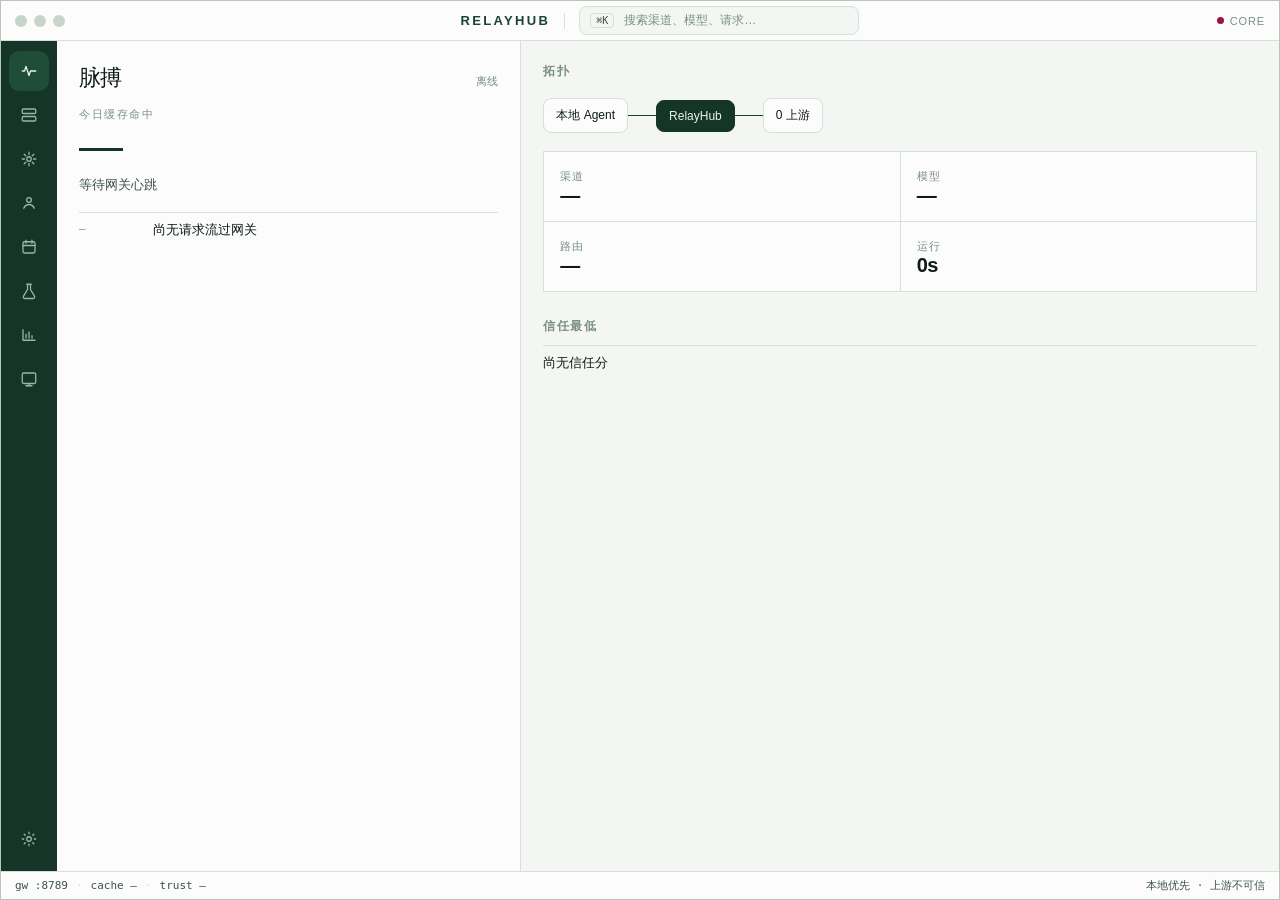
==== commit 780b0a27: "fix: real-device audit — make main compile, repair tests, harden real-device suites Verified on a re" ====
--- a/web/index.html
+++ b/web/index.html
@@ -97,7 +97,7 @@
             <div class="col list-col">
               <header class="col-h">
                 <h1>渠道</h1>
-                <button class="ghost" id="ch-new" type="button">新建</button>
+                <span class="hint" title="渠道的增删改通过管理 API 完成：POST /api/v1/channels">API 管理</span>
               </header>
               <input class="search" id="ch-q" placeholder="过滤名称 / 标签 / 上游">
               <ul class="rows" id="ch-rows"></ul>
@@ -112,7 +112,7 @@
         <article class="view" id="view-models">
           <div class="split">
             <div class="col list-col">
-              <header class="col-h"><h1>模型</h1><button class="ghost" id="md-new" type="button">新建</button></header>
+              <header class="col-h"><h1>模型</h1><span class="hint" title="模型的增删改通过管理 API 完成：POST /api/v1/models">API 管理</span></header>
               <ul class="rows" id="md-rows"></ul>
             </div>
             <div class="col inspector" id="md-ins"><div class="empty">选择逻辑模型，查看绑定与能力。</div></div>
@@ -146,15 +146,17 @@
         <article class="view" id="view-lab">
           <div class="split">
             <div class="col list-col">
-              <header class="col-h"><h1>实验室</h1></header>
-              <div class="seg" id="lab-seg">
-                <button class="on" data-lab="replay" type="button">回放</button>
-                <button data-lab="probe" type="button">探针</button>
-                <button data-lab="hedge" type="button">对冲</button>
-              </div>
+              <header class="col-h">
+                <h1>实验室</h1>
+                <span class="actions">
+                  <button class="ghost" id="lab-capture" type="button">开始捕获</button>
+                  <button class="ghost" id="lab-clear" type="button">清空</button>
+                </span>
+              </header>
+              <p class="lede">捕获经过网关的请求（单条最多 256 KiB，明文保存在内存）。回放 / 探针 / 对冲尚未实现。</p>
               <ul class="rows" id="lab-rows"></ul>
             </div>
-            <div class="col inspector" id="lab-ins"><div class="empty">捕获的请求可扇出到多渠道对比。</div></div>
+            <div class="col inspector" id="lab-ins"><div class="empty">选择一条捕获查看详情。</div></div>
           </div>
         </article>
 
@@ -186,10 +188,10 @@
           <div class="settings-sheet">
             <h1>设置</h1>
             <dl class="sheet">
-              <div><dt>Gateway</dt><dd id="set-gw">127.0.0.1:8789</dd></div>
-              <div><dt>HTTP 代理</dt><dd>127.0.0.1:8787</dd></div>
-              <div><dt>SOCKS5</dt><dd>127.0.0.1:8788</dd></div>
-              <div><dt>管理面</dt><dd>127.0.0.1:8790</dd></div>
+              <div><dt>Gateway</dt><dd id="set-gw">—</dd></div>
+              <div><dt>管理面</dt><dd id="set-mgmt">—</dd></div>
+              <div><dt>管理令牌</dt><dd id="set-token">—</dd></div>
+              <div><dt>浏览器运行时</dt><dd id="set-browser">—</dd></div>
             </dl>
             <p class="lede">桌面壳负责启停 Core、钥匙串、开机启动。本窗口是壳内唯一界面，不再提供浏览器后台管理页。</p>
           </div>
--- a/web/styles.css
+++ b/web/styles.css
@@ -123,6 +123,12 @@
   border: 0; background: transparent; color: var(--mid);
   font-size: 12px; font-weight: 600; cursor: pointer; padding: 0;
 }
+.actions { display: flex; gap: 14px; }
+.diff {
+  margin: 0 22px 8px 0; padding: 12px; max-height: 320px; overflow: auto;
+  background: var(--paper); border: 1px solid var(--line); border-radius: 8px;
+  font-family: var(--mono); font-size: 11px; line-height: 1.5; white-space: pre-wrap; word-break: break-all;
+}
 .rows { list-style: none; margin: 0; padding: 0 8px 24px; }
 .row {
   display: grid; grid-template-columns: 1fr auto; gap: 4px 12px;
